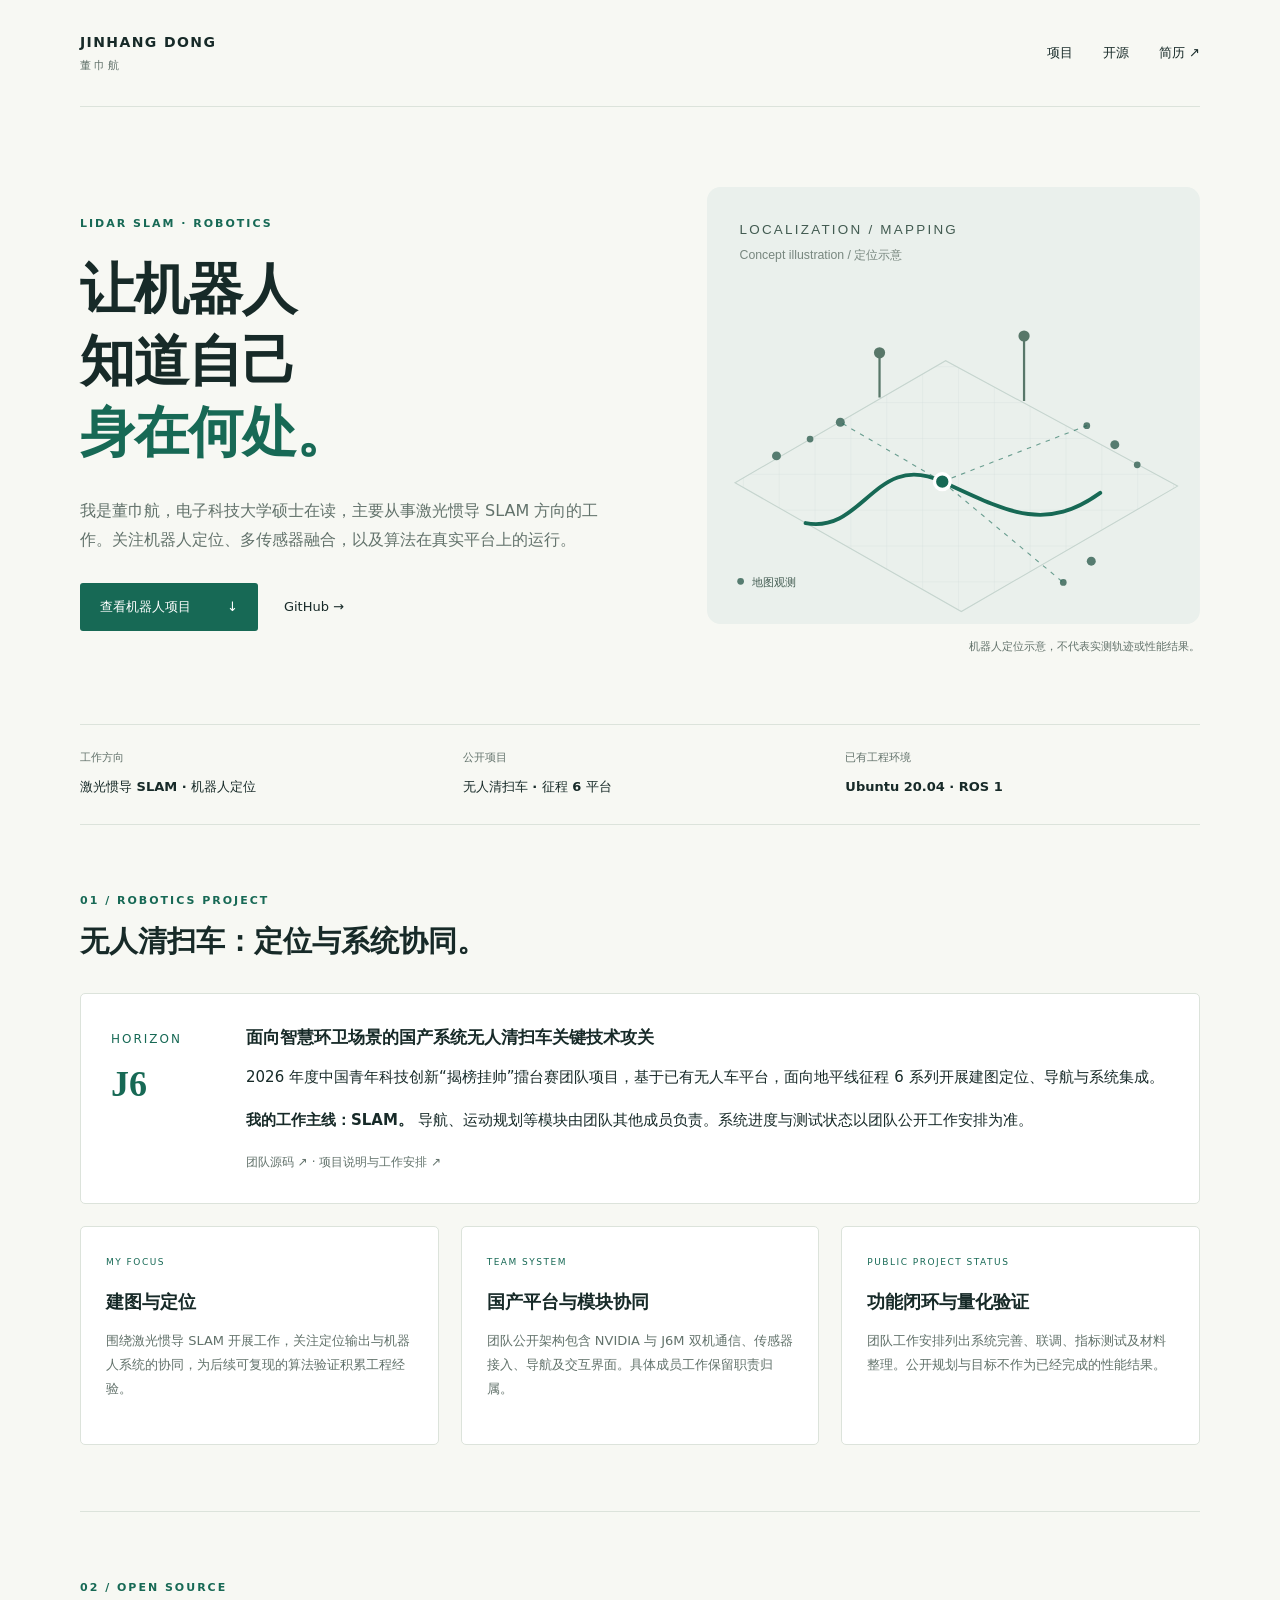
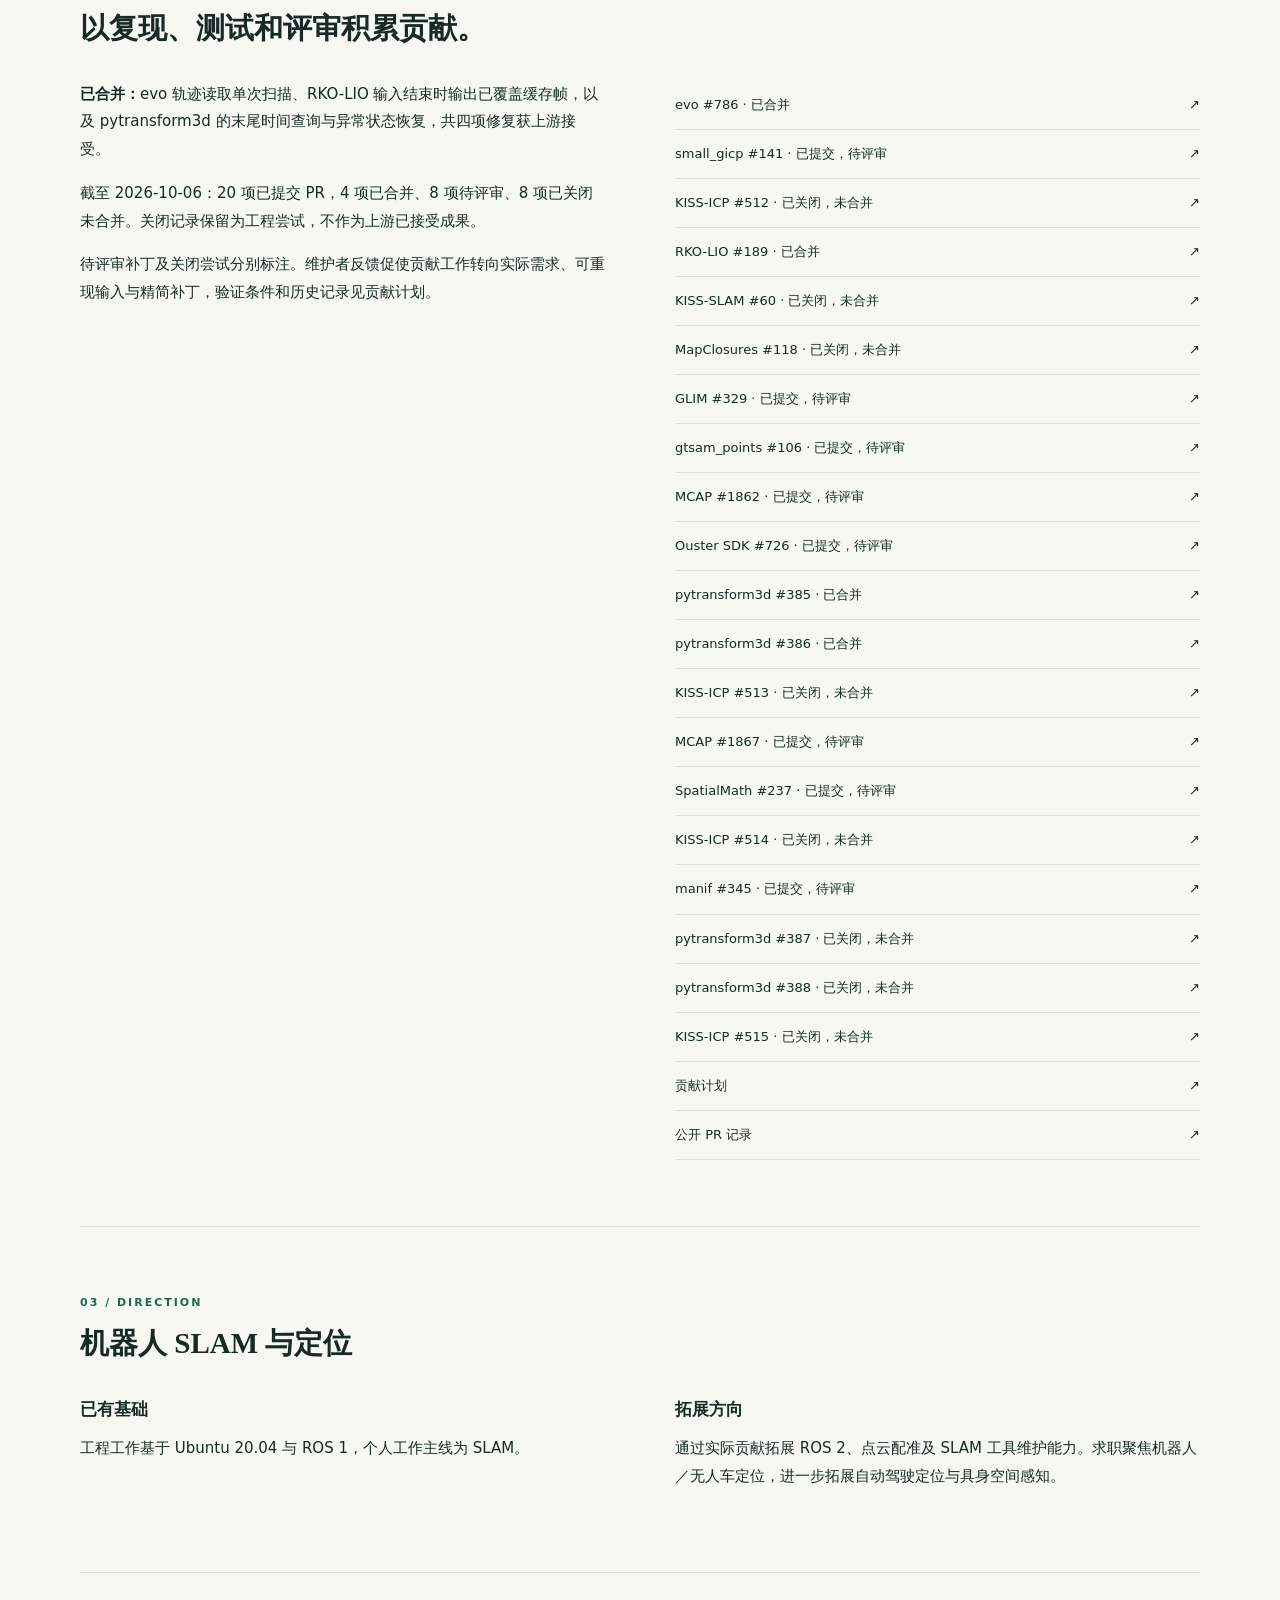
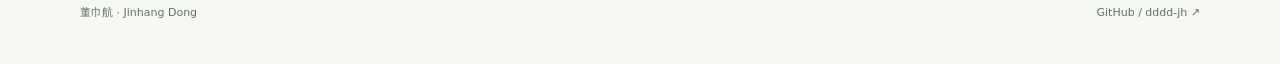
==== index.html @ 5451dc01 "Distinguish merged fixes from closed portfolio attempts" ====
<!doctype html>
<html lang="zh-CN">
<head>
  <meta charset="utf-8"><meta name="viewport" content="width=device-width, initial-scale=1">
  <meta name="description" content="董巾航的机器人项目与开源工作。激光惯导 SLAM、无人清扫车与机器人定位。">
  <title>董巾航 · SLAM 与机器人定位</title><link rel="stylesheet" href="styles.css">
</head>
<body>
<a class="skip" href="#main">跳到正文</a>
<header class="header wrap"><a class="brand" href="./">JINHANG DONG<span>董巾航</span></a><nav aria-label="主导航"><a href="#projects">项目</a><a href="#open-source">开源</a><a href="resume.html">简历 ↗</a></nav></header>
<main id="main">
<section class="hero wrap">
  <div><p class="eyebrow">LIDAR SLAM · ROBOTICS</p><h1>让机器人<br>知道自己<br><span>身在何处。</span></h1><p class="intro">我是董巾航，电子科技大学硕士在读，主要从事激光惯导 SLAM 方向的工作。关注机器人定位、多传感器融合，以及算法在真实平台上的运行。</p><div class="actions"><a class="button" href="#projects">查看机器人项目 <span>↓</span></a><a class="text-link" href="https://github.com/dddd-jh">GitHub →</a></div></div>
  <figure class="scene"><svg viewBox="0 0 440 390" role="img" aria-labelledby="scene-title scene-desc">
    <title id="scene-title">机器人定位与地图示意</title><desc id="scene-desc">机器人在网格地图上的运动轨迹与激光观测。图形是概念示意，不代表实验结果。</desc>
    <defs><pattern id="grid" width="32" height="32" patternUnits="userSpaceOnUse"><path d="M 32 0 L 0 0 0 32" fill="none" stroke="#d6e0dc" stroke-width=".7"/></pattern></defs>
    <rect width="440" height="390" rx="12" fill="#eaf0ec"/><path d="M25 264 213 155 420 267 227 379Z" fill="url(#grid)" stroke="#c6d5cf"/>
    <g fill="#567c70"><circle cx="62" cy="240" r="4"/><circle cx="92" cy="225" r="3"/><circle cx="119" cy="210" r="4"/><circle cx="339" cy="213" r="3"/><circle cx="364" cy="230" r="4"/><circle cx="384" cy="248" r="3"/><circle cx="318" cy="353" r="3"/><circle cx="343" cy="334" r="4"/></g>
    <path d="M88 300 C140 310 150 235 210 263 S302 308 351 273" fill="none" stroke="#176955" stroke-width="3.5" stroke-linecap="round"/>
    <circle cx="210" cy="263" r="7" fill="#176955" stroke="#fff" stroke-width="3"/><path d="M210 263 119 210 M210 263 339 213 M210 263 318 353" stroke="#176955" stroke-width="1" stroke-dasharray="4 5" opacity=".6"/>
    <path d="M154 188 154 148 M283 191 283 133" stroke="#587769" stroke-width="2"/><circle cx="154" cy="148" r="5" fill="#587769"/><circle cx="283" cy="133" r="5" fill="#587769"/>
    <text x="29" y="42" fill="#425b51" font-family="sans-serif" font-size="12" letter-spacing="2">LOCALIZATION / MAPPING</text><text x="29" y="64" fill="#78877f" font-family="sans-serif" font-size="11">Concept illustration / 定位示意</text>
    <circle cx="30" cy="352" r="3" fill="#567c70"/><text x="40" y="356" fill="#425b51" font-family="sans-serif" font-size="10">地图观测</text>
  </svg><figcaption>机器人定位示意，不代表实测轨迹或性能结果。</figcaption></figure>
</section>
<div class="facts wrap"><div><span>工作方向</span><strong>激光惯导 SLAM · 机器人定位</strong></div><div><span>公开项目</span><strong>无人清扫车 · 征程 6 平台</strong></div><div><span>已有工程环境</span><strong>Ubuntu 20.04 · ROS 1</strong></div></div>
<section id="projects" class="section wrap">
  <div class="section-head"><p class="eyebrow">01 / ROBOTICS PROJECT</p><h2>无人清扫车：定位与系统协同。</h2></div>
  <article class="paper"><div class="paper-label">HORIZON<br><strong>J6</strong></div><div><h3>面向智慧环卫场景的国产系统无人清扫车关键技术攻关</h3><p>2026 年度中国青年科技创新“揭榜挂帅”擂台赛团队项目，基于已有无人车平台，面向地平线征程 6 系列开展建图定位、导航与系统集成。</p><p><strong>我的工作主线：SLAM。</strong> 导航、运动规划等模块由团队其他成员负责。系统进度与测试状态以团队公开工作安排为准。</p><p class="small"><a href="https://github.com/Doribelove/autolabor-robot-nav/tree/robot_j6m_ws">团队源码 ↗</a> · <a href="https://github.com/Doribelove/autolabor-robot-nav/blob/robot_j6m_ws/horizon_challenge.md">项目说明与工作安排 ↗</a></p></div></article>
  <div class="project-grid" style="margin-top:22px">
    <article class="project"><span class="tag">MY FOCUS</span><h3>建图与定位</h3><p>围绕激光惯导 SLAM 开展工作，关注定位输出与机器人系统的协同，为后续可复现的算法验证积累工程经验。</p></article>
    <article class="project"><span class="tag">TEAM SYSTEM</span><h3>国产平台与模块协同</h3><p>团队公开架构包含 NVIDIA 与 J6M 双机通信、传感器接入、导航及交互界面。具体成员工作保留职责归属。</p></article>
    <article class="project"><span class="tag">PUBLIC PROJECT STATUS</span><h3>功能闭环与量化验证</h3><p>团队工作安排列出系统完善、联调、指标测试及材料整理。公开规划与目标不作为已经完成的性能结果。</p></article>
  </div>
</section>
<section id="open-source" class="section wrap open-source"><div class="section-head"><p class="eyebrow">02 / OPEN SOURCE</p><h2>以复现、测试和评审积累贡献。</h2></div><div class="two-col"><div><p><strong>已合并：</strong>evo 轨迹读取单次扫描、RKO-LIO 输入结束时输出已覆盖缓存帧，以及 pytransform3d 的末尾时间查询与异常状态恢复，共四项修复获上游接受。</p><p>截至 2026-10-06：20 项已提交 PR，4 项已合并、8 项待评审、8 项已关闭未合并。关闭记录保留为工程尝试，不作为上游已接受成果。</p><p>待评审补丁及关闭尝试分别标注。维护者反馈促使贡献工作转向实际需求、可重现输入与精简补丁，验证条件和历史记录见贡献计划。</p></div><div class="link-list"><a href="https://github.com/MichaelGrupp/evo/pull/786">evo #786 · 已合并 <span>↗</span></a><a href="https://github.com/koide3/small_gicp/pull/141">small_gicp #141 · 已提交，待评审 <span>↗</span></a><a href="https://github.com/PRBonn/kiss-icp/pull/512">KISS-ICP #512 · 已关闭，未合并 <span>↗</span></a><a href="https://github.com/PRBonn/rko_lio/pull/189">RKO-LIO #189 · 已合并 <span>↗</span></a><a href="https://github.com/PRBonn/kiss-slam/pull/60">KISS-SLAM #60 · 已关闭，未合并 <span>↗</span></a><a href="https://github.com/PRBonn/MapClosures/pull/118">MapClosures #118 · 已关闭，未合并 <span>↗</span></a><a href="https://github.com/koide3/glim/pull/329">GLIM #329 · 已提交，待评审 <span>↗</span></a><a href="https://github.com/koide3/gtsam_points/pull/106">gtsam_points #106 · 已提交，待评审 <span>↗</span></a><a href="https://github.com/foxglove/mcap/pull/1862">MCAP #1862 · 已提交，待评审 <span>↗</span></a><a href="https://github.com/ouster-lidar/ouster-sdk/pull/726">Ouster SDK #726 · 已提交，待评审 <span>↗</span></a><a href="https://github.com/dfki-ric/pytransform3d/pull/385">pytransform3d #385 · 已合并 <span>↗</span></a><a href="https://github.com/dfki-ric/pytransform3d/pull/386">pytransform3d #386 · 已合并 <span>↗</span></a><a href="https://github.com/PRBonn/kiss-icp/pull/513">KISS-ICP #513 · 已关闭，未合并 <span>↗</span></a><a href="https://github.com/foxglove/mcap/pull/1867">MCAP #1867 · 已提交，待评审 <span>↗</span></a><a href="https://github.com/rai-opensource/spatialmath-python/pull/237">SpatialMath #237 · 已提交，待评审 <span>↗</span></a><a href="https://github.com/PRBonn/kiss-icp/pull/514">KISS-ICP #514 · 已关闭，未合并 <span>↗</span></a><a href="https://github.com/artivis/manif/pull/345">manif #345 · 已提交，待评审 <span>↗</span></a><a href="https://github.com/dfki-ric/pytransform3d/pull/387">pytransform3d #387 · 已关闭，未合并 <span>↗</span></a><a href="https://github.com/dfki-ric/pytransform3d/pull/388">pytransform3d #388 · 已关闭，未合并 <span>↗</span></a><a href="https://github.com/PRBonn/kiss-icp/pull/515">KISS-ICP #515 · 已关闭，未合并 <span>↗</span></a><a href="https://github.com/dddd-jh/dddd-jh/blob/main/docs/CONTRIBUTION_PLAN.md">贡献计划 <span>↗</span></a><a href="https://github.com/pulls?q=is%3Apr+author%3Adddd-jh">公开 PR 记录 <span>↗</span></a></div></div></section>
<section class="section wrap"><div class="section-head"><p class="eyebrow">03 / DIRECTION</p><h2>机器人 SLAM 与定位</h2></div><div class="two-col"><div><h3>已有基础</h3><p>工程工作基于 Ubuntu 20.04 与 ROS 1，个人工作主线为 SLAM。</p></div><div><h3>拓展方向</h3><p>通过实际贡献拓展 ROS 2、点云配准及 SLAM 工具维护能力。求职聚焦机器人／无人车定位，进一步拓展自动驾驶定位与具身空间感知。</p></div></div></section>
</main><footer class="footer wrap"><span>董巾航 · Jinhang Dong</span><a href="https://github.com/dddd-jh">GitHub / dddd-jh ↗</a></footer>
</body></html>
---- styles.css ----
:root{--ink:#172a28;--muted:#62726b;--accent:#176955;--line:#dce3db;--paper:#f7f8f3;--white:#fff;--serif:Georgia,'Songti SC','SimSun',serif;--sans:system-ui,-apple-system,'Segoe UI','Microsoft YaHei',sans-serif}
*{box-sizing:border-box}html{scroll-behavior:smooth;scroll-padding-top:30px}body{margin:0;background:var(--paper);color:var(--ink);font-family:var(--sans);font-size:15px;line-height:1.85}a{color:inherit;text-decoration:none}a:hover{color:var(--accent);text-decoration:underline;text-underline-offset:5px}a:focus-visible,button:focus-visible{outline:3px solid #c78626;outline-offset:5px}.wrap{width:min(1120px,calc(100% - 80px));margin:auto}.skip{position:absolute;left:20px;top:-80px;z-index:20;padding:10px;background:white}.skip:focus{top:12px}.header{display:flex;align-items:center;justify-content:space-between;padding:30px 0;border-bottom:1px solid var(--line)}.brand{font-size:14px;letter-spacing:1.4px;font-weight:700}.brand span{display:block;color:var(--muted);font-size:11px;font-weight:400;letter-spacing:3px}.header nav{display:flex;gap:30px;font-size:13px}.hero{display:grid;grid-template-columns:1.13fr 1fr;gap:70px;padding:80px 0 66px;align-items:center}.eyebrow{font-size:11px;letter-spacing:2px;font-weight:650;color:var(--accent);margin:0 0 20px}h1{font-family:var(--serif);font-size:clamp(40px,4.3vw,58px);line-height:1.3;font-weight:600;letter-spacing:-1px;margin:0 0 27px}h1 span{color:var(--accent)}.intro{font-size:16px;max-width:520px;color:var(--muted);margin:0 0 28px}.actions{display:flex;gap:26px;align-items:center}.button{display:inline-flex;align-items:center;gap:36px;padding:12px 20px;background:var(--accent);color:white;font-size:13px;border:0;border-radius:3px;cursor:pointer;font-family:inherit}.button:hover{background:#10513f;color:white;text-decoration:none}.text-link{font-size:13px}.scene{margin:0}.scene svg{display:block;width:100%;height:auto}.scene figcaption{font-size:11px;color:var(--muted);margin-top:13px;text-align:right}.facts{display:grid;grid-template-columns:repeat(3,1fr);border-top:1px solid var(--line);border-bottom:1px solid var(--line);padding:23px 0;gap:28px}.facts span{display:block;font-size:11px;color:var(--muted);margin-bottom:5px}.facts strong{font-size:13px;font-weight:550}.section{padding:66px 0;border-bottom:1px solid var(--line)}.section-head{margin-bottom:30px}.section-head .eyebrow{margin-bottom:9px}h2{font-family:var(--serif);font-size:29px;line-height:1.5;font-weight:600;margin:0}h3{font-size:17px;line-height:1.6;font-weight:650;margin:0 0 12px}p{margin:0 0 16px}.small,.authors{font-size:12px;color:var(--muted)}.paper{display:grid;grid-template-columns:100px 1fr;gap:35px;padding:30px;background:white;border:1px solid var(--line);border-radius:5px}.paper-label{color:var(--accent);font-size:12px;letter-spacing:2px;padding-top:4px}.paper-label strong{display:block;font-family:var(--serif);font-size:36px;letter-spacing:0}.paper p:last-child{margin-bottom:0}.project-grid{display:grid;grid-template-columns:repeat(3,1fr);gap:22px}.project{padding:27px 25px;background:white;border:1px solid var(--line);border-radius:5px}.tag{display:block;font-size:9px;letter-spacing:1.5px;color:var(--accent);margin-bottom:17px}.project h3{font-size:18px}.project p{font-size:13px;color:var(--muted)}dl{font-size:12px;margin:23px 0 0}dt{font-weight:650;margin:14px 0 4px}dd{margin:0;color:var(--muted)}dd a{color:var(--accent)}.two-col{display:grid;grid-template-columns:1fr 1fr;gap:70px}.two-col>p{color:var(--muted)}.link-list a{display:flex;justify-content:space-between;padding:12px 0;border-bottom:1px solid var(--line);font-size:13px}.education article+article{margin-top:28px}.education .small{margin-bottom:5px}.education h3{margin-bottom:4px}.education p{font-size:13px;color:var(--muted)}.skills h3{font-size:13px;margin-bottom:4px}.skills p{font-size:13px;color:var(--muted);margin-bottom:21px}.footer{display:flex;justify-content:space-between;padding:30px 0 40px;font-size:11px;color:var(--muted)}.resume{max-width:900px;padding:50px 0}.resume-head{border-bottom:2px solid var(--accent);padding-bottom:22px}.resume-head h1{font-size:36px;margin:0 0 8px}.resume-head p{margin:0;color:var(--muted)}.resume-tools{display:flex;justify-content:space-between;align-items:center;margin-bottom:28px;font-size:13px}.resume section{margin-top:30px}.resume h2{font-size:21px;border-bottom:1px solid var(--line);padding-bottom:8px;margin-bottom:16px}.resume h3{font-size:16px;margin-bottom:4px}.resume p,.resume li{font-size:13px}.resume ul{padding-left:21px}.resume article+article{margin-top:20px}.resume .date{float:right;font-size:12px;color:var(--muted)}
@media(max-width:900px){.wrap{width:calc(100% - 48px)}.hero{gap:30px;padding:50px 0}.project-grid{grid-template-columns:1fr}.two-col{gap:35px}.project{padding:25px}.scene figcaption{text-align:left}h1{font-size:42px}}
@media(max-width:600px){.wrap{width:calc(100% - 36px)}.header{padding:20px 0;align-items:flex-start}.header nav{gap:15px;font-size:12px}.brand{font-size:11px;letter-spacing:1px}.hero{grid-template-columns:1fr;gap:35px;padding:44px 0}.hero h1{font-size:40px}.hero .intro{font-size:14px}.scene{max-width:440px}.facts{grid-template-columns:1fr;gap:17px;padding:21px 0}.facts span{margin-bottom:1px}.section{padding:42px 0}h2{font-size:25px}.paper{grid-template-columns:1fr;gap:10px;padding:23px}.paper-label strong{display:inline;margin-left:10px;font-size:22px}.two-col{grid-template-columns:1fr;gap:23px}.resume{padding-top:25px}.resume .date{float:none;display:block}.resume-tools{gap:20px}.footer{gap:20px}}
@media(prefers-reduced-motion:reduce){html{scroll-behavior:auto}}
@media print{@page{size:A4;margin:15mm}body{background:white;font-size:11px}.wrap{width:100%}.resume{padding:0;max-width:none}.resume-tools,.skip{display:none}.resume-head h1{font-size:26px}.resume section{margin-top:18px}.resume h2{font-size:17px;margin-bottom:10px}.resume p,.resume li{font-size:11px;line-height:1.7}.resume article{break-inside:avoid}.resume .date{float:right}a{color:inherit;text-decoration:none}}
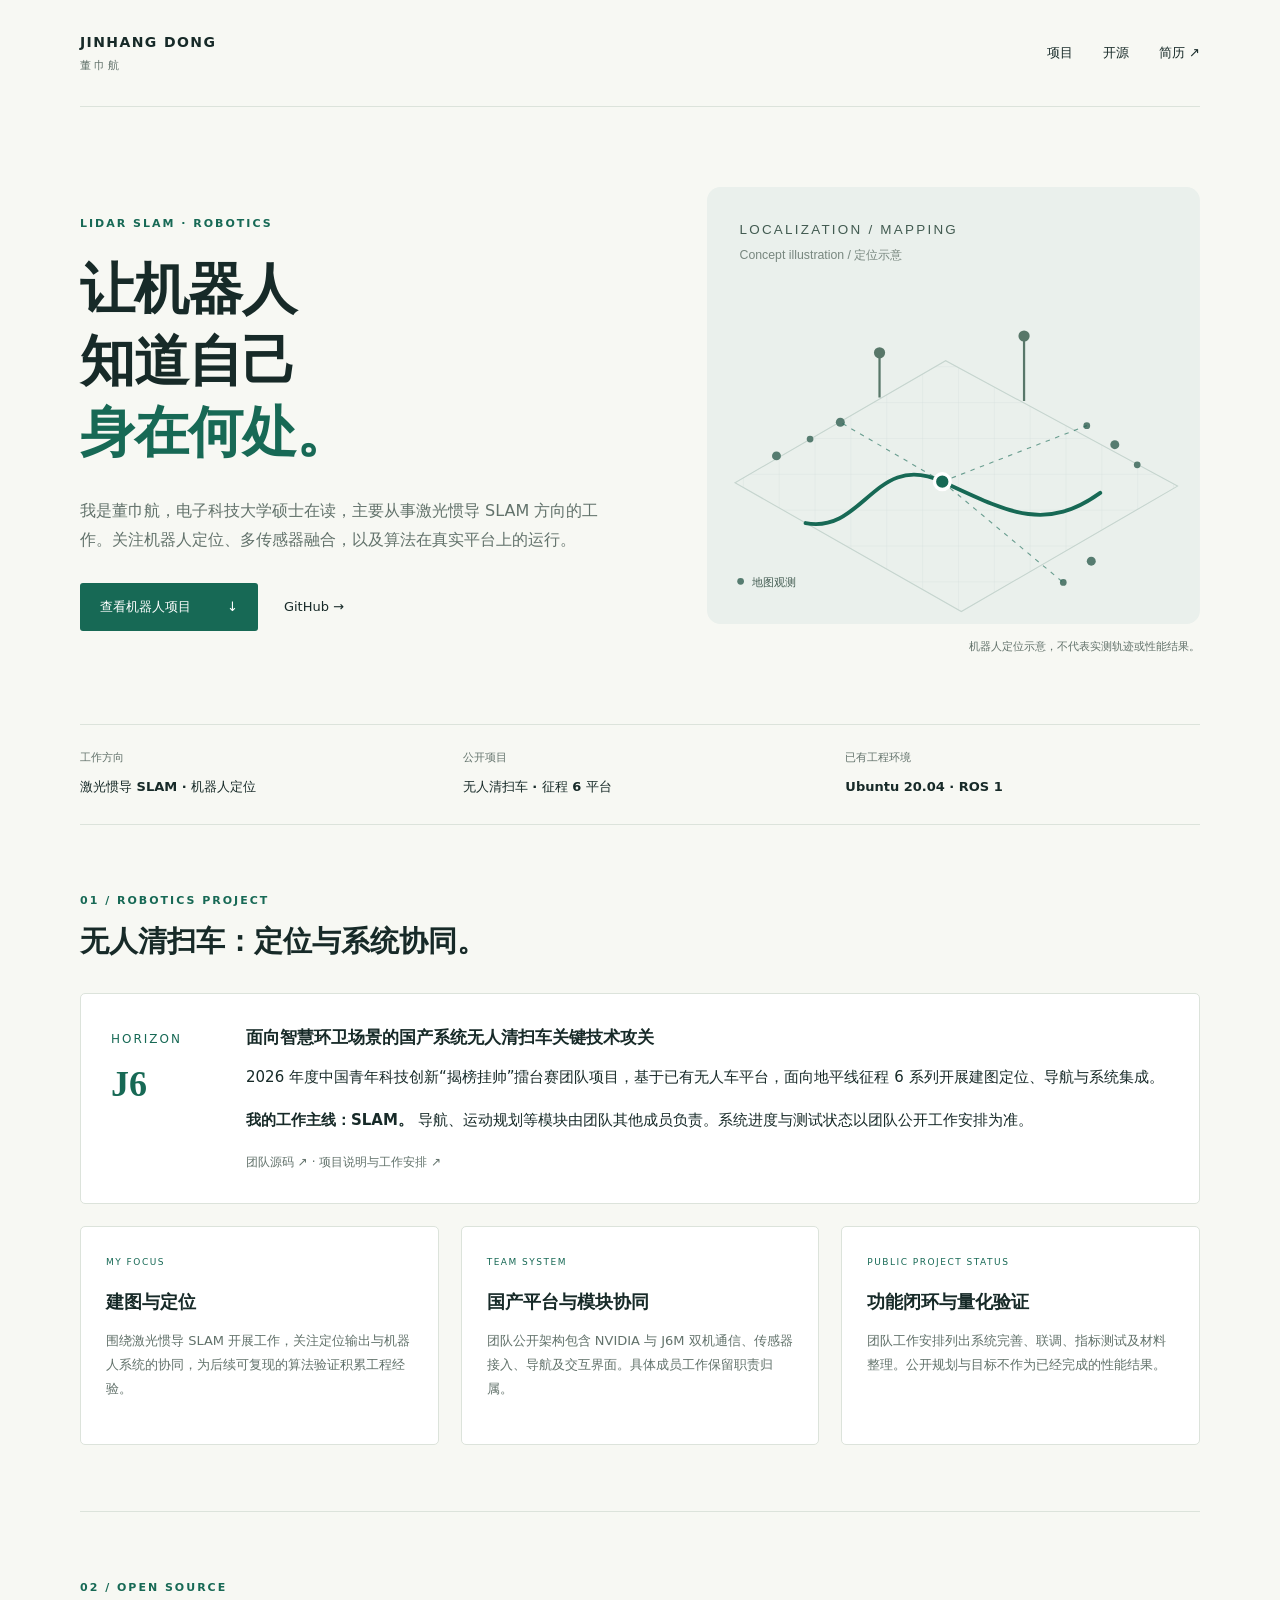
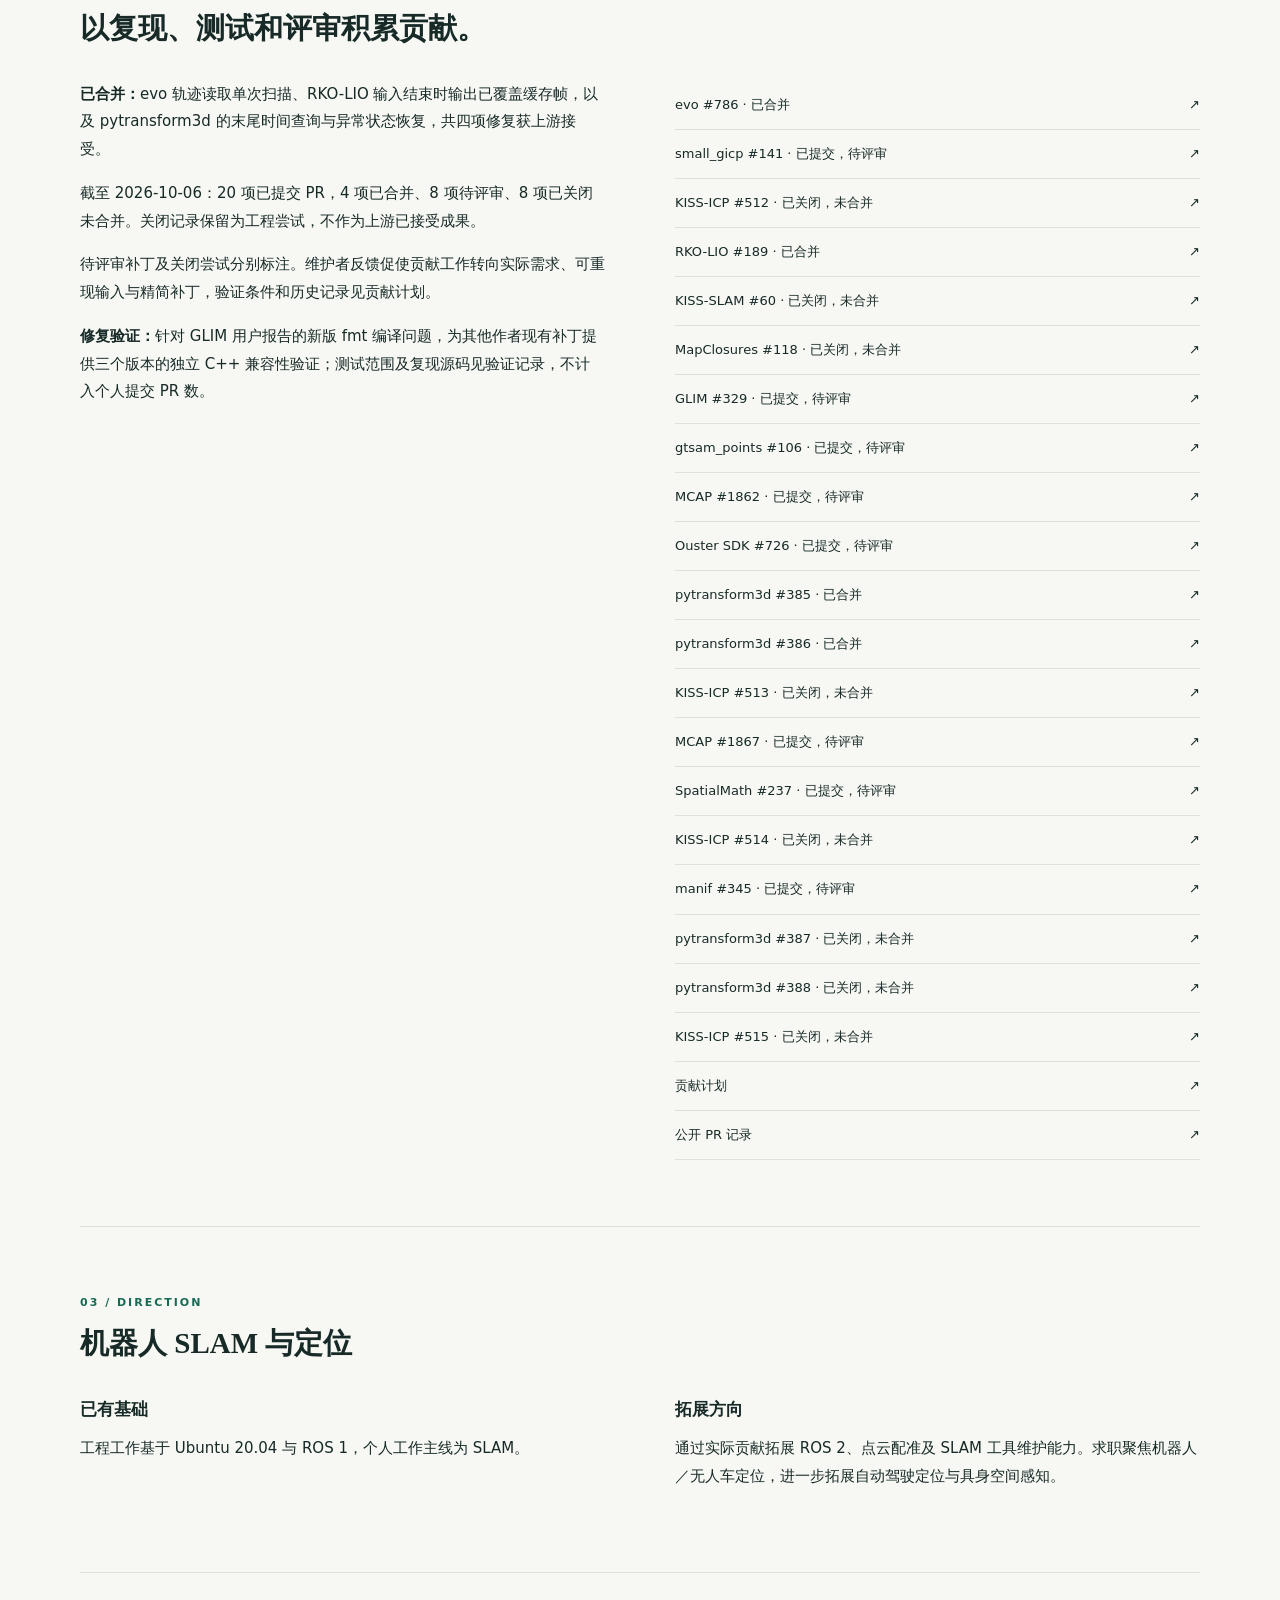
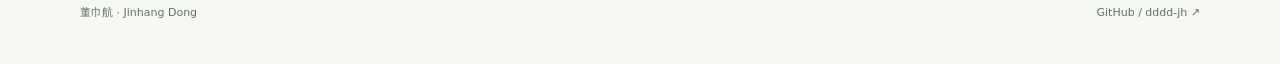
==== commit 7c00feeb: "Link GLIM compatibility validation separately from authored PRs" ====
--- a/index.html
+++ b/index.html
@@ -33,7 +33,7 @@
     <article class="project"><span class="tag">PUBLIC PROJECT STATUS</span><h3>功能闭环与量化验证</h3><p>团队工作安排列出系统完善、联调、指标测试及材料整理。公开规划与目标不作为已经完成的性能结果。</p></article>
   </div>
 </section>
-<section id="open-source" class="section wrap open-source"><div class="section-head"><p class="eyebrow">02 / OPEN SOURCE</p><h2>以复现、测试和评审积累贡献。</h2></div><div class="two-col"><div><p><strong>已合并：</strong>evo 轨迹读取单次扫描、RKO-LIO 输入结束时输出已覆盖缓存帧，以及 pytransform3d 的末尾时间查询与异常状态恢复，共四项修复获上游接受。</p><p>截至 2026-10-06：20 项已提交 PR，4 项已合并、8 项待评审、8 项已关闭未合并。关闭记录保留为工程尝试，不作为上游已接受成果。</p><p>待评审补丁及关闭尝试分别标注。维护者反馈促使贡献工作转向实际需求、可重现输入与精简补丁，验证条件和历史记录见贡献计划。</p></div><div class="link-list"><a href="https://github.com/MichaelGrupp/evo/pull/786">evo #786 · 已合并 <span>↗</span></a><a href="https://github.com/koide3/small_gicp/pull/141">small_gicp #141 · 已提交，待评审 <span>↗</span></a><a href="https://github.com/PRBonn/kiss-icp/pull/512">KISS-ICP #512 · 已关闭，未合并 <span>↗</span></a><a href="https://github.com/PRBonn/rko_lio/pull/189">RKO-LIO #189 · 已合并 <span>↗</span></a><a href="https://github.com/PRBonn/kiss-slam/pull/60">KISS-SLAM #60 · 已关闭，未合并 <span>↗</span></a><a href="https://github.com/PRBonn/MapClosures/pull/118">MapClosures #118 · 已关闭，未合并 <span>↗</span></a><a href="https://github.com/koide3/glim/pull/329">GLIM #329 · 已提交，待评审 <span>↗</span></a><a href="https://github.com/koide3/gtsam_points/pull/106">gtsam_points #106 · 已提交，待评审 <span>↗</span></a><a href="https://github.com/foxglove/mcap/pull/1862">MCAP #1862 · 已提交，待评审 <span>↗</span></a><a href="https://github.com/ouster-lidar/ouster-sdk/pull/726">Ouster SDK #726 · 已提交，待评审 <span>↗</span></a><a href="https://github.com/dfki-ric/pytransform3d/pull/385">pytransform3d #385 · 已合并 <span>↗</span></a><a href="https://github.com/dfki-ric/pytransform3d/pull/386">pytransform3d #386 · 已合并 <span>↗</span></a><a href="https://github.com/PRBonn/kiss-icp/pull/513">KISS-ICP #513 · 已关闭，未合并 <span>↗</span></a><a href="https://github.com/foxglove/mcap/pull/1867">MCAP #1867 · 已提交，待评审 <span>↗</span></a><a href="https://github.com/rai-opensource/spatialmath-python/pull/237">SpatialMath #237 · 已提交，待评审 <span>↗</span></a><a href="https://github.com/PRBonn/kiss-icp/pull/514">KISS-ICP #514 · 已关闭，未合并 <span>↗</span></a><a href="https://github.com/artivis/manif/pull/345">manif #345 · 已提交，待评审 <span>↗</span></a><a href="https://github.com/dfki-ric/pytransform3d/pull/387">pytransform3d #387 · 已关闭，未合并 <span>↗</span></a><a href="https://github.com/dfki-ric/pytransform3d/pull/388">pytransform3d #388 · 已关闭，未合并 <span>↗</span></a><a href="https://github.com/PRBonn/kiss-icp/pull/515">KISS-ICP #515 · 已关闭，未合并 <span>↗</span></a><a href="https://github.com/dddd-jh/dddd-jh/blob/main/docs/CONTRIBUTION_PLAN.md">贡献计划 <span>↗</span></a><a href="https://github.com/pulls?q=is%3Apr+author%3Adddd-jh">公开 PR 记录 <span>↗</span></a></div></div></section>
+<section id="open-source" class="section wrap open-source"><div class="section-head"><p class="eyebrow">02 / OPEN SOURCE</p><h2>以复现、测试和评审积累贡献。</h2></div><div class="two-col"><div><p><strong>已合并：</strong>evo 轨迹读取单次扫描、RKO-LIO 输入结束时输出已覆盖缓存帧，以及 pytransform3d 的末尾时间查询与异常状态恢复，共四项修复获上游接受。</p><p>截至 2026-10-06：20 项已提交 PR，4 项已合并、8 项待评审、8 项已关闭未合并。关闭记录保留为工程尝试，不作为上游已接受成果。</p><p>待评审补丁及关闭尝试分别标注。维护者反馈促使贡献工作转向实际需求、可重现输入与精简补丁，验证条件和历史记录见贡献计划。</p><p><strong>修复验证：</strong>针对 GLIM 用户报告的新版 fmt 编译问题，为其他作者现有补丁提供三个版本的独立 C++ 兼容性验证；测试范围及复现源码见<a href="https://github.com/dddd-jh/dddd-jh/blob/main/docs/VALIDATION_REVIEWS.md">验证记录</a>，不计入个人提交 PR 数。</p></div><div class="link-list"><a href="https://github.com/MichaelGrupp/evo/pull/786">evo #786 · 已合并 <span>↗</span></a><a href="https://github.com/koide3/small_gicp/pull/141">small_gicp #141 · 已提交，待评审 <span>↗</span></a><a href="https://github.com/PRBonn/kiss-icp/pull/512">KISS-ICP #512 · 已关闭，未合并 <span>↗</span></a><a href="https://github.com/PRBonn/rko_lio/pull/189">RKO-LIO #189 · 已合并 <span>↗</span></a><a href="https://github.com/PRBonn/kiss-slam/pull/60">KISS-SLAM #60 · 已关闭，未合并 <span>↗</span></a><a href="https://github.com/PRBonn/MapClosures/pull/118">MapClosures #118 · 已关闭，未合并 <span>↗</span></a><a href="https://github.com/koide3/glim/pull/329">GLIM #329 · 已提交，待评审 <span>↗</span></a><a href="https://github.com/koide3/gtsam_points/pull/106">gtsam_points #106 · 已提交，待评审 <span>↗</span></a><a href="https://github.com/foxglove/mcap/pull/1862">MCAP #1862 · 已提交，待评审 <span>↗</span></a><a href="https://github.com/ouster-lidar/ouster-sdk/pull/726">Ouster SDK #726 · 已提交，待评审 <span>↗</span></a><a href="https://github.com/dfki-ric/pytransform3d/pull/385">pytransform3d #385 · 已合并 <span>↗</span></a><a href="https://github.com/dfki-ric/pytransform3d/pull/386">pytransform3d #386 · 已合并 <span>↗</span></a><a href="https://github.com/PRBonn/kiss-icp/pull/513">KISS-ICP #513 · 已关闭，未合并 <span>↗</span></a><a href="https://github.com/foxglove/mcap/pull/1867">MCAP #1867 · 已提交，待评审 <span>↗</span></a><a href="https://github.com/rai-opensource/spatialmath-python/pull/237">SpatialMath #237 · 已提交，待评审 <span>↗</span></a><a href="https://github.com/PRBonn/kiss-icp/pull/514">KISS-ICP #514 · 已关闭，未合并 <span>↗</span></a><a href="https://github.com/artivis/manif/pull/345">manif #345 · 已提交，待评审 <span>↗</span></a><a href="https://github.com/dfki-ric/pytransform3d/pull/387">pytransform3d #387 · 已关闭，未合并 <span>↗</span></a><a href="https://github.com/dfki-ric/pytransform3d/pull/388">pytransform3d #388 · 已关闭，未合并 <span>↗</span></a><a href="https://github.com/PRBonn/kiss-icp/pull/515">KISS-ICP #515 · 已关闭，未合并 <span>↗</span></a><a href="https://github.com/dddd-jh/dddd-jh/blob/main/docs/CONTRIBUTION_PLAN.md">贡献计划 <span>↗</span></a><a href="https://github.com/pulls?q=is%3Apr+author%3Adddd-jh">公开 PR 记录 <span>↗</span></a></div></div></section>
 <section class="section wrap"><div class="section-head"><p class="eyebrow">03 / DIRECTION</p><h2>机器人 SLAM 与定位</h2></div><div class="two-col"><div><h3>已有基础</h3><p>工程工作基于 Ubuntu 20.04 与 ROS 1，个人工作主线为 SLAM。</p></div><div><h3>拓展方向</h3><p>通过实际贡献拓展 ROS 2、点云配准及 SLAM 工具维护能力。求职聚焦机器人／无人车定位，进一步拓展自动驾驶定位与具身空间感知。</p></div></div></section>
 </main><footer class="footer wrap"><span>董巾航 · Jinhang Dong</span><a href="https://github.com/dddd-jh">GitHub / dddd-jh ↗</a></footer>
 </body></html>
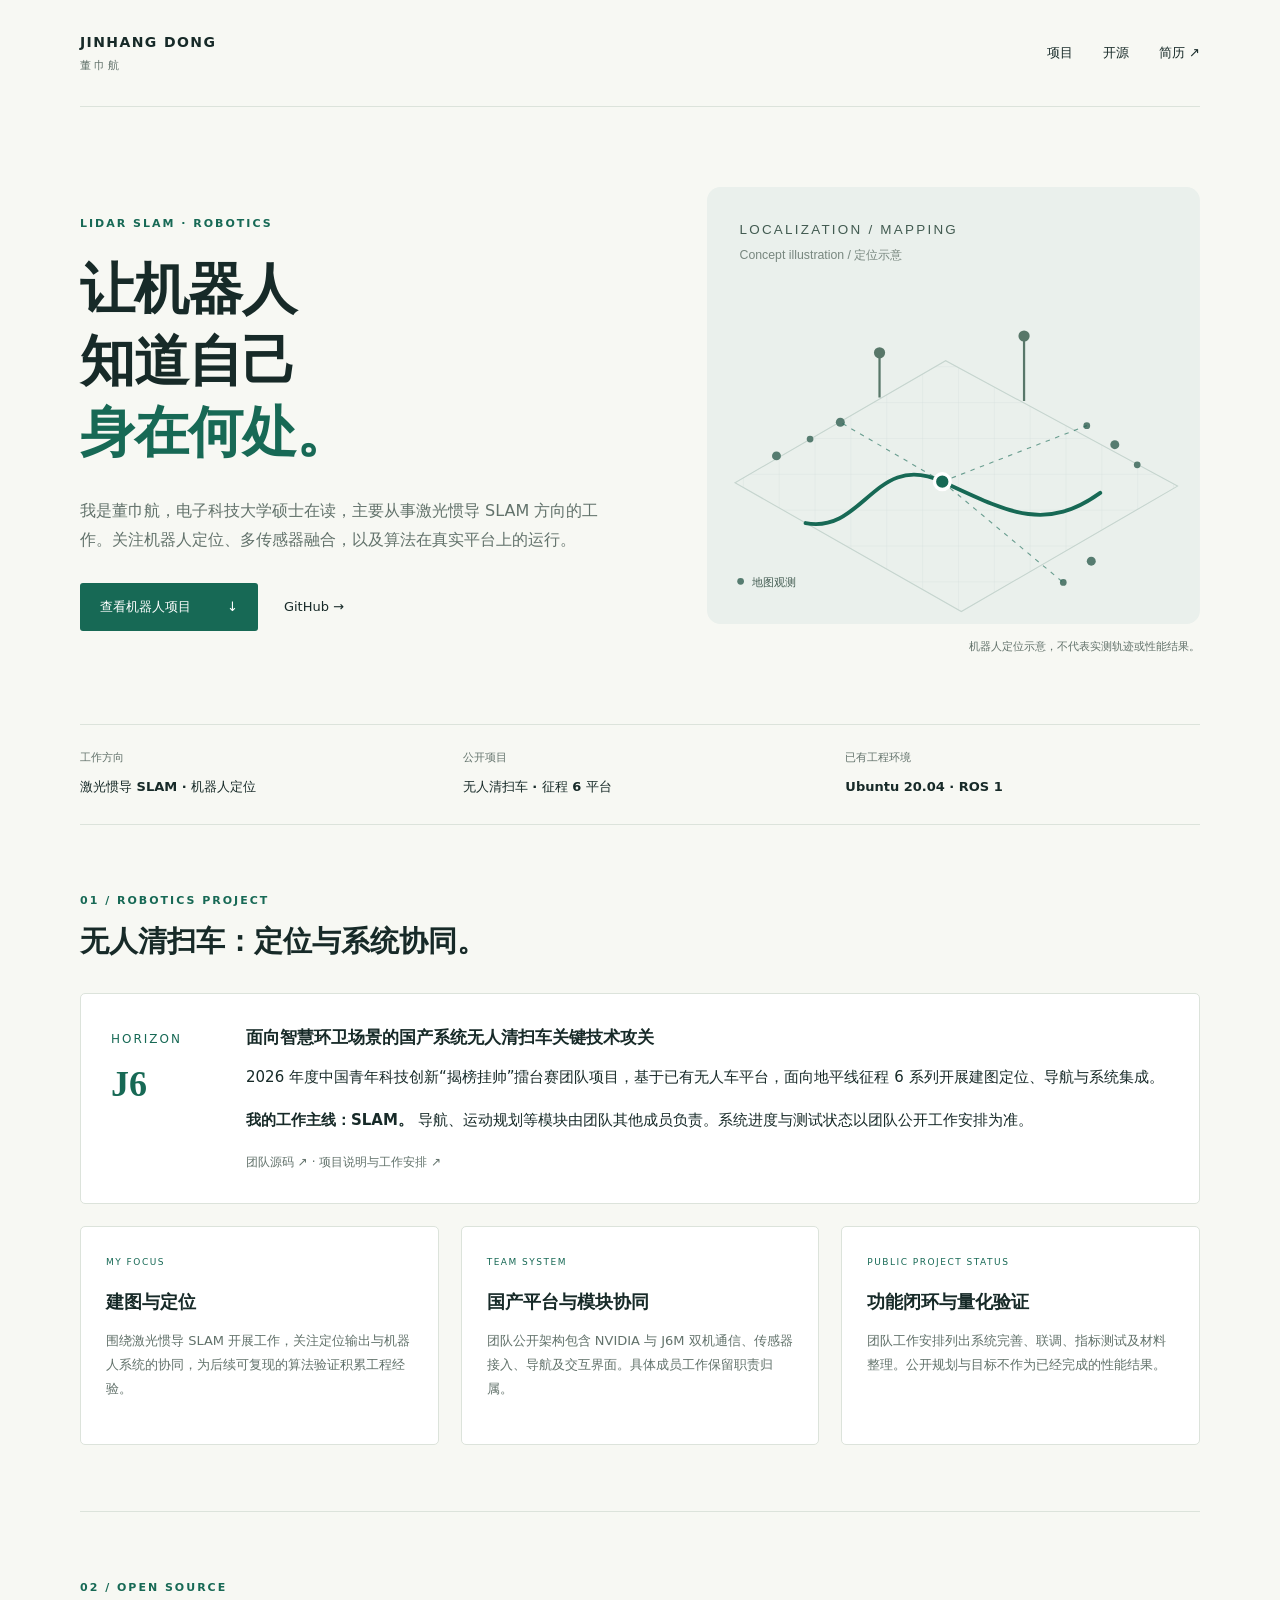
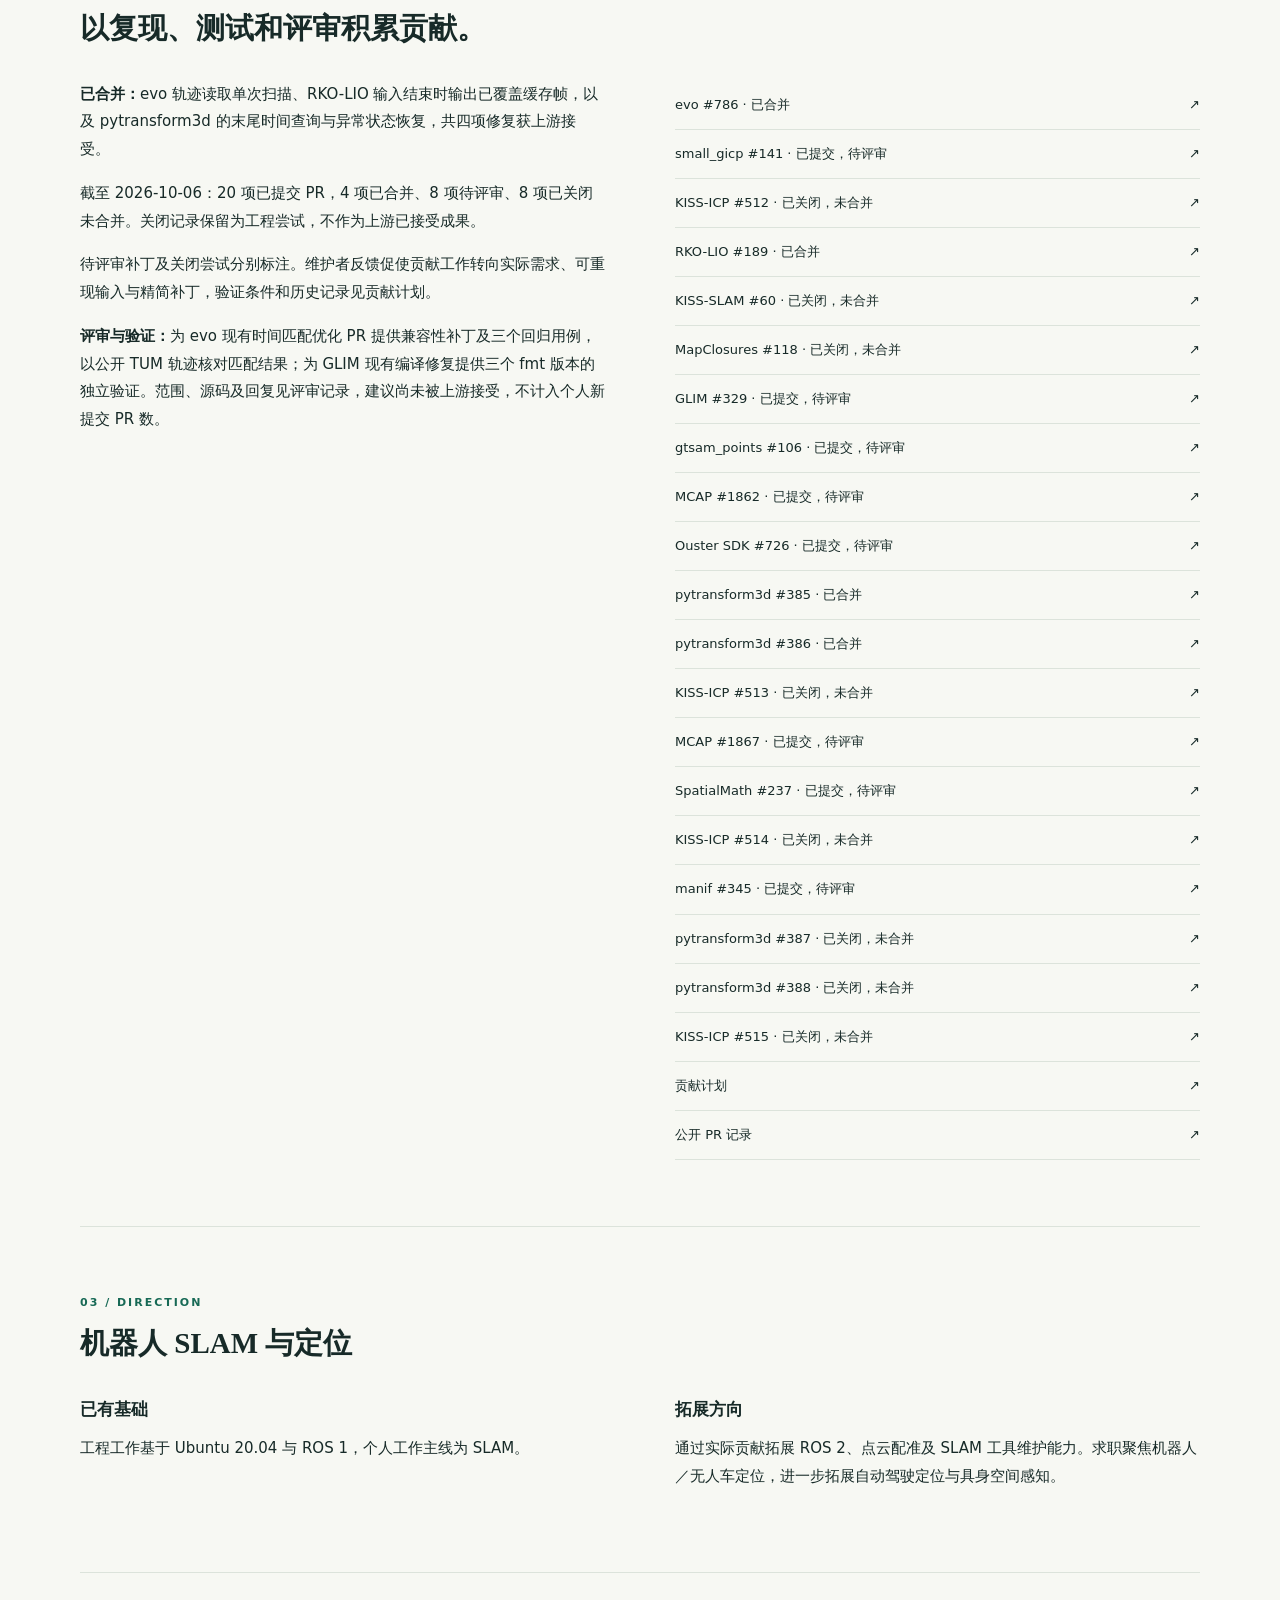
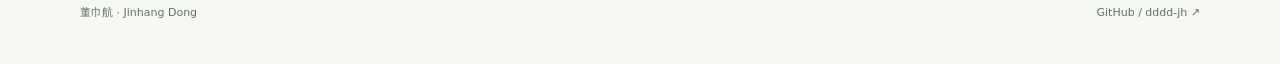
==== commit 411b615b: "Link evo synchronization review without changing authored PR totals" ====
--- a/index.html
+++ b/index.html
@@ -33,7 +33,7 @@
     <article class="project"><span class="tag">PUBLIC PROJECT STATUS</span><h3>功能闭环与量化验证</h3><p>团队工作安排列出系统完善、联调、指标测试及材料整理。公开规划与目标不作为已经完成的性能结果。</p></article>
   </div>
 </section>
-<section id="open-source" class="section wrap open-source"><div class="section-head"><p class="eyebrow">02 / OPEN SOURCE</p><h2>以复现、测试和评审积累贡献。</h2></div><div class="two-col"><div><p><strong>已合并：</strong>evo 轨迹读取单次扫描、RKO-LIO 输入结束时输出已覆盖缓存帧，以及 pytransform3d 的末尾时间查询与异常状态恢复，共四项修复获上游接受。</p><p>截至 2026-10-06：20 项已提交 PR，4 项已合并、8 项待评审、8 项已关闭未合并。关闭记录保留为工程尝试，不作为上游已接受成果。</p><p>待评审补丁及关闭尝试分别标注。维护者反馈促使贡献工作转向实际需求、可重现输入与精简补丁，验证条件和历史记录见贡献计划。</p><p><strong>修复验证：</strong>针对 GLIM 用户报告的新版 fmt 编译问题，为其他作者现有补丁提供三个版本的独立 C++ 兼容性验证；测试范围及复现源码见<a href="https://github.com/dddd-jh/dddd-jh/blob/main/docs/VALIDATION_REVIEWS.md">验证记录</a>，不计入个人提交 PR 数。</p></div><div class="link-list"><a href="https://github.com/MichaelGrupp/evo/pull/786">evo #786 · 已合并 <span>↗</span></a><a href="https://github.com/koide3/small_gicp/pull/141">small_gicp #141 · 已提交，待评审 <span>↗</span></a><a href="https://github.com/PRBonn/kiss-icp/pull/512">KISS-ICP #512 · 已关闭，未合并 <span>↗</span></a><a href="https://github.com/PRBonn/rko_lio/pull/189">RKO-LIO #189 · 已合并 <span>↗</span></a><a href="https://github.com/PRBonn/kiss-slam/pull/60">KISS-SLAM #60 · 已关闭，未合并 <span>↗</span></a><a href="https://github.com/PRBonn/MapClosures/pull/118">MapClosures #118 · 已关闭，未合并 <span>↗</span></a><a href="https://github.com/koide3/glim/pull/329">GLIM #329 · 已提交，待评审 <span>↗</span></a><a href="https://github.com/koide3/gtsam_points/pull/106">gtsam_points #106 · 已提交，待评审 <span>↗</span></a><a href="https://github.com/foxglove/mcap/pull/1862">MCAP #1862 · 已提交，待评审 <span>↗</span></a><a href="https://github.com/ouster-lidar/ouster-sdk/pull/726">Ouster SDK #726 · 已提交，待评审 <span>↗</span></a><a href="https://github.com/dfki-ric/pytransform3d/pull/385">pytransform3d #385 · 已合并 <span>↗</span></a><a href="https://github.com/dfki-ric/pytransform3d/pull/386">pytransform3d #386 · 已合并 <span>↗</span></a><a href="https://github.com/PRBonn/kiss-icp/pull/513">KISS-ICP #513 · 已关闭，未合并 <span>↗</span></a><a href="https://github.com/foxglove/mcap/pull/1867">MCAP #1867 · 已提交，待评审 <span>↗</span></a><a href="https://github.com/rai-opensource/spatialmath-python/pull/237">SpatialMath #237 · 已提交，待评审 <span>↗</span></a><a href="https://github.com/PRBonn/kiss-icp/pull/514">KISS-ICP #514 · 已关闭，未合并 <span>↗</span></a><a href="https://github.com/artivis/manif/pull/345">manif #345 · 已提交，待评审 <span>↗</span></a><a href="https://github.com/dfki-ric/pytransform3d/pull/387">pytransform3d #387 · 已关闭，未合并 <span>↗</span></a><a href="https://github.com/dfki-ric/pytransform3d/pull/388">pytransform3d #388 · 已关闭，未合并 <span>↗</span></a><a href="https://github.com/PRBonn/kiss-icp/pull/515">KISS-ICP #515 · 已关闭，未合并 <span>↗</span></a><a href="https://github.com/dddd-jh/dddd-jh/blob/main/docs/CONTRIBUTION_PLAN.md">贡献计划 <span>↗</span></a><a href="https://github.com/pulls?q=is%3Apr+author%3Adddd-jh">公开 PR 记录 <span>↗</span></a></div></div></section>
+<section id="open-source" class="section wrap open-source"><div class="section-head"><p class="eyebrow">02 / OPEN SOURCE</p><h2>以复现、测试和评审积累贡献。</h2></div><div class="two-col"><div><p><strong>已合并：</strong>evo 轨迹读取单次扫描、RKO-LIO 输入结束时输出已覆盖缓存帧，以及 pytransform3d 的末尾时间查询与异常状态恢复，共四项修复获上游接受。</p><p>截至 2026-10-06：20 项已提交 PR，4 项已合并、8 项待评审、8 项已关闭未合并。关闭记录保留为工程尝试，不作为上游已接受成果。</p><p>待评审补丁及关闭尝试分别标注。维护者反馈促使贡献工作转向实际需求、可重现输入与精简补丁，验证条件和历史记录见贡献计划。</p><p><strong>评审与验证：</strong>为 evo 现有时间匹配优化 PR 提供兼容性补丁及三个回归用例，以公开 TUM 轨迹核对匹配结果；为 GLIM 现有编译修复提供三个 fmt 版本的独立验证。范围、源码及回复见<a href="https://github.com/dddd-jh/dddd-jh/blob/main/docs/VALIDATION_REVIEWS.md">评审记录</a>，建议尚未被上游接受，不计入个人新提交 PR 数。</p></div><div class="link-list"><a href="https://github.com/MichaelGrupp/evo/pull/786">evo #786 · 已合并 <span>↗</span></a><a href="https://github.com/koide3/small_gicp/pull/141">small_gicp #141 · 已提交，待评审 <span>↗</span></a><a href="https://github.com/PRBonn/kiss-icp/pull/512">KISS-ICP #512 · 已关闭，未合并 <span>↗</span></a><a href="https://github.com/PRBonn/rko_lio/pull/189">RKO-LIO #189 · 已合并 <span>↗</span></a><a href="https://github.com/PRBonn/kiss-slam/pull/60">KISS-SLAM #60 · 已关闭，未合并 <span>↗</span></a><a href="https://github.com/PRBonn/MapClosures/pull/118">MapClosures #118 · 已关闭，未合并 <span>↗</span></a><a href="https://github.com/koide3/glim/pull/329">GLIM #329 · 已提交，待评审 <span>↗</span></a><a href="https://github.com/koide3/gtsam_points/pull/106">gtsam_points #106 · 已提交，待评审 <span>↗</span></a><a href="https://github.com/foxglove/mcap/pull/1862">MCAP #1862 · 已提交，待评审 <span>↗</span></a><a href="https://github.com/ouster-lidar/ouster-sdk/pull/726">Ouster SDK #726 · 已提交，待评审 <span>↗</span></a><a href="https://github.com/dfki-ric/pytransform3d/pull/385">pytransform3d #385 · 已合并 <span>↗</span></a><a href="https://github.com/dfki-ric/pytransform3d/pull/386">pytransform3d #386 · 已合并 <span>↗</span></a><a href="https://github.com/PRBonn/kiss-icp/pull/513">KISS-ICP #513 · 已关闭，未合并 <span>↗</span></a><a href="https://github.com/foxglove/mcap/pull/1867">MCAP #1867 · 已提交，待评审 <span>↗</span></a><a href="https://github.com/rai-opensource/spatialmath-python/pull/237">SpatialMath #237 · 已提交，待评审 <span>↗</span></a><a href="https://github.com/PRBonn/kiss-icp/pull/514">KISS-ICP #514 · 已关闭，未合并 <span>↗</span></a><a href="https://github.com/artivis/manif/pull/345">manif #345 · 已提交，待评审 <span>↗</span></a><a href="https://github.com/dfki-ric/pytransform3d/pull/387">pytransform3d #387 · 已关闭，未合并 <span>↗</span></a><a href="https://github.com/dfki-ric/pytransform3d/pull/388">pytransform3d #388 · 已关闭，未合并 <span>↗</span></a><a href="https://github.com/PRBonn/kiss-icp/pull/515">KISS-ICP #515 · 已关闭，未合并 <span>↗</span></a><a href="https://github.com/dddd-jh/dddd-jh/blob/main/docs/CONTRIBUTION_PLAN.md">贡献计划 <span>↗</span></a><a href="https://github.com/pulls?q=is%3Apr+author%3Adddd-jh">公开 PR 记录 <span>↗</span></a></div></div></section>
 <section class="section wrap"><div class="section-head"><p class="eyebrow">03 / DIRECTION</p><h2>机器人 SLAM 与定位</h2></div><div class="two-col"><div><h3>已有基础</h3><p>工程工作基于 Ubuntu 20.04 与 ROS 1，个人工作主线为 SLAM。</p></div><div><h3>拓展方向</h3><p>通过实际贡献拓展 ROS 2、点云配准及 SLAM 工具维护能力。求职聚焦机器人／无人车定位，进一步拓展自动驾驶定位与具身空间感知。</p></div></div></section>
 </main><footer class="footer wrap"><span>董巾航 · Jinhang Dong</span><a href="https://github.com/dddd-jh">GitHub / dddd-jh ↗</a></footer>
 </body></html>
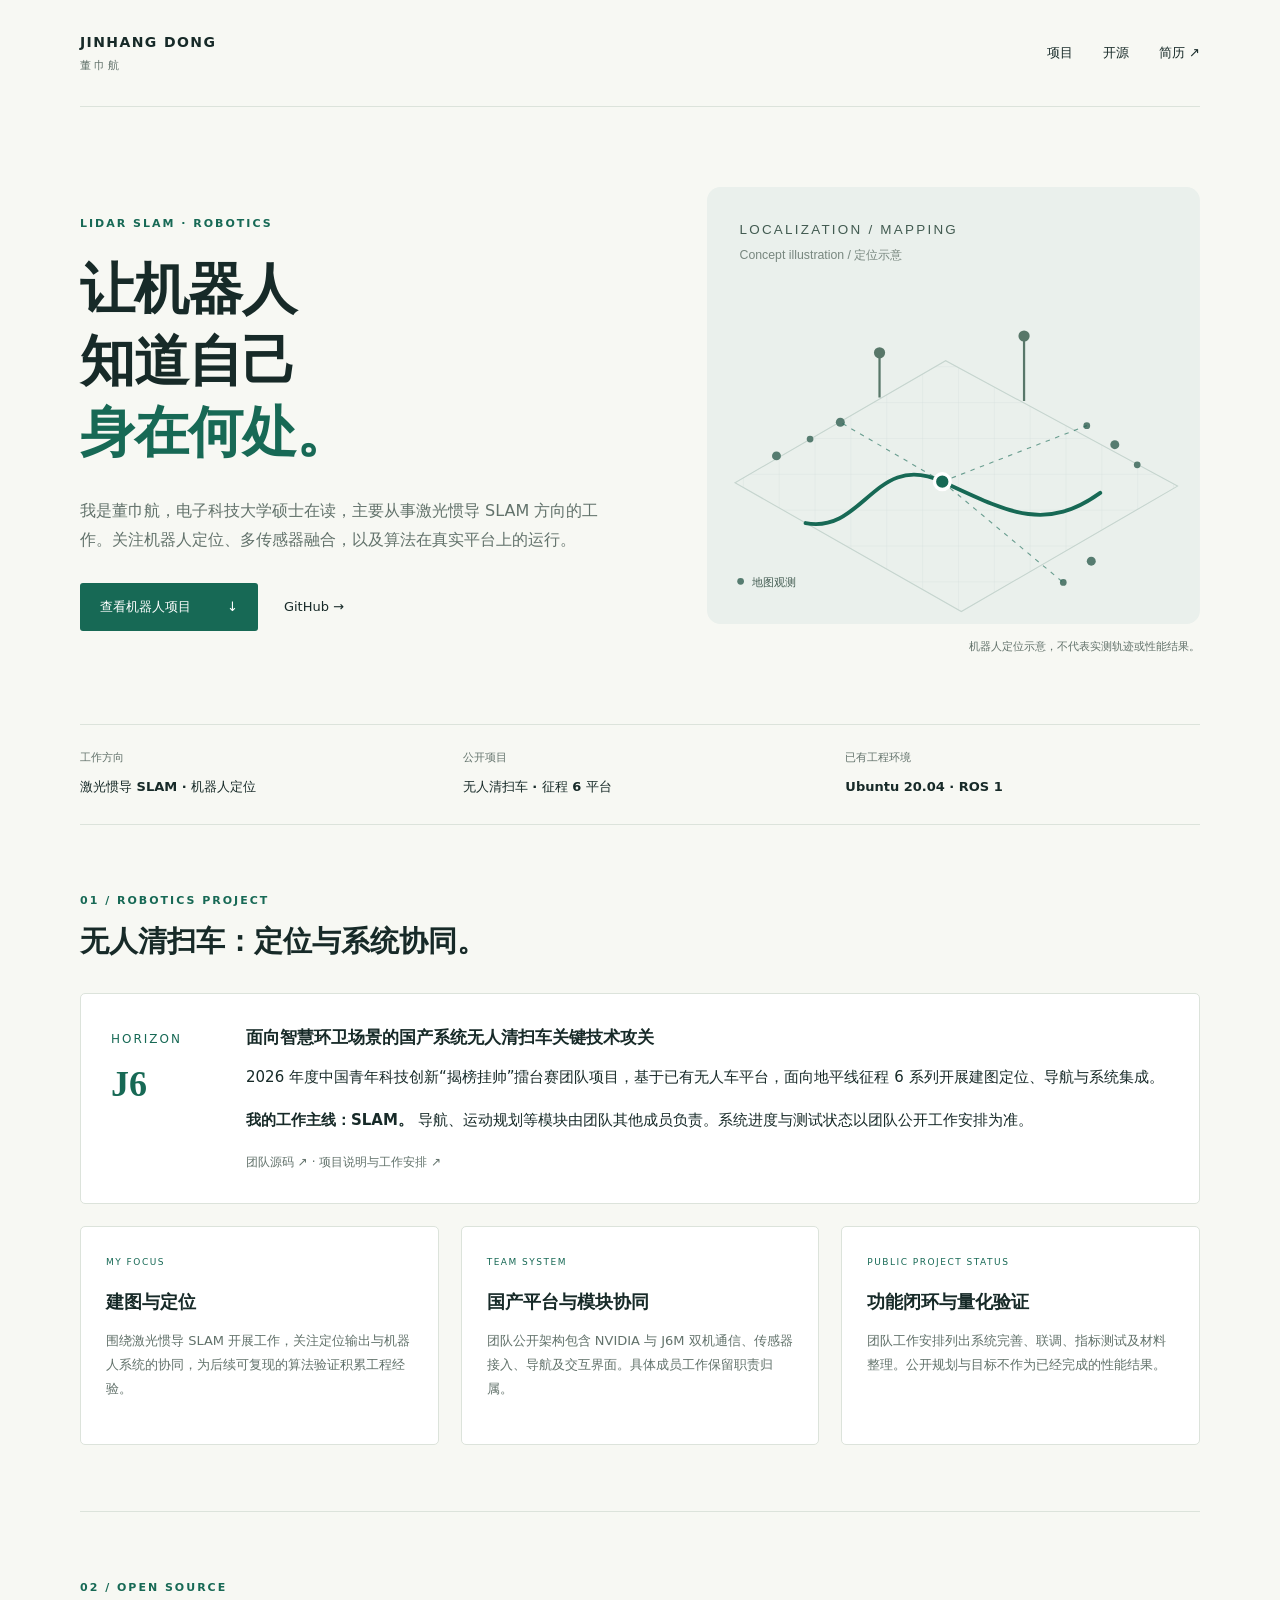
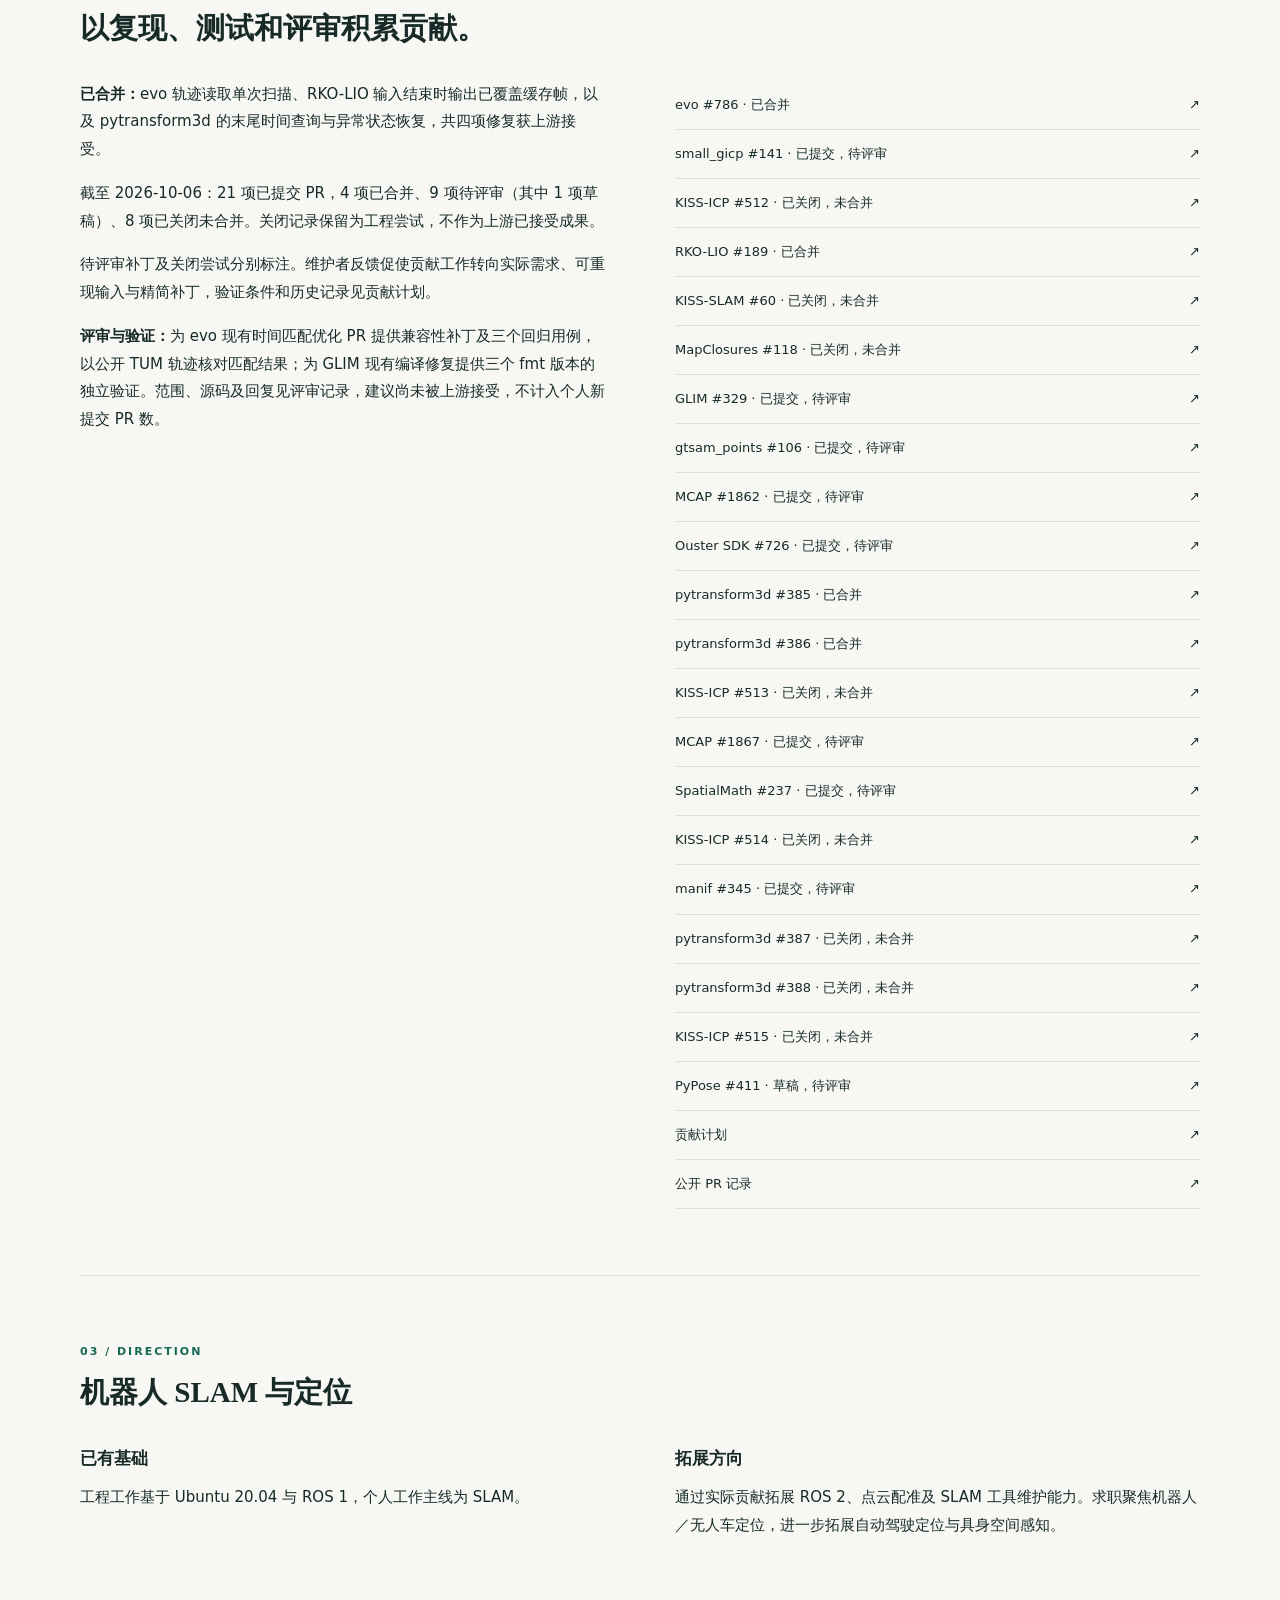
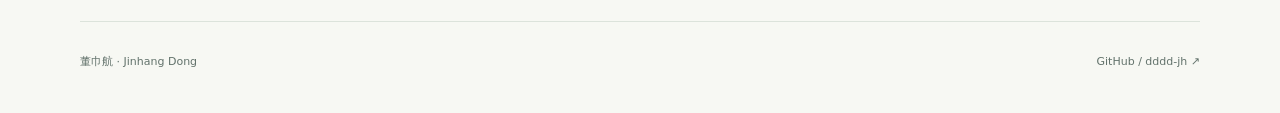
==== commit ee507262: "Add PyPose EKF draft and update contribution states" ====
--- a/index.html
+++ b/index.html
@@ -33,7 +33,7 @@
     <article class="project"><span class="tag">PUBLIC PROJECT STATUS</span><h3>功能闭环与量化验证</h3><p>团队工作安排列出系统完善、联调、指标测试及材料整理。公开规划与目标不作为已经完成的性能结果。</p></article>
   </div>
 </section>
-<section id="open-source" class="section wrap open-source"><div class="section-head"><p class="eyebrow">02 / OPEN SOURCE</p><h2>以复现、测试和评审积累贡献。</h2></div><div class="two-col"><div><p><strong>已合并：</strong>evo 轨迹读取单次扫描、RKO-LIO 输入结束时输出已覆盖缓存帧，以及 pytransform3d 的末尾时间查询与异常状态恢复，共四项修复获上游接受。</p><p>截至 2026-10-06：20 项已提交 PR，4 项已合并、8 项待评审、8 项已关闭未合并。关闭记录保留为工程尝试，不作为上游已接受成果。</p><p>待评审补丁及关闭尝试分别标注。维护者反馈促使贡献工作转向实际需求、可重现输入与精简补丁，验证条件和历史记录见贡献计划。</p><p><strong>评审与验证：</strong>为 evo 现有时间匹配优化 PR 提供兼容性补丁及三个回归用例，以公开 TUM 轨迹核对匹配结果；为 GLIM 现有编译修复提供三个 fmt 版本的独立验证。范围、源码及回复见<a href="https://github.com/dddd-jh/dddd-jh/blob/main/docs/VALIDATION_REVIEWS.md">评审记录</a>，建议尚未被上游接受，不计入个人新提交 PR 数。</p></div><div class="link-list"><a href="https://github.com/MichaelGrupp/evo/pull/786">evo #786 · 已合并 <span>↗</span></a><a href="https://github.com/koide3/small_gicp/pull/141">small_gicp #141 · 已提交，待评审 <span>↗</span></a><a href="https://github.com/PRBonn/kiss-icp/pull/512">KISS-ICP #512 · 已关闭，未合并 <span>↗</span></a><a href="https://github.com/PRBonn/rko_lio/pull/189">RKO-LIO #189 · 已合并 <span>↗</span></a><a href="https://github.com/PRBonn/kiss-slam/pull/60">KISS-SLAM #60 · 已关闭，未合并 <span>↗</span></a><a href="https://github.com/PRBonn/MapClosures/pull/118">MapClosures #118 · 已关闭，未合并 <span>↗</span></a><a href="https://github.com/koide3/glim/pull/329">GLIM #329 · 已提交，待评审 <span>↗</span></a><a href="https://github.com/koide3/gtsam_points/pull/106">gtsam_points #106 · 已提交，待评审 <span>↗</span></a><a href="https://github.com/foxglove/mcap/pull/1862">MCAP #1862 · 已提交，待评审 <span>↗</span></a><a href="https://github.com/ouster-lidar/ouster-sdk/pull/726">Ouster SDK #726 · 已提交，待评审 <span>↗</span></a><a href="https://github.com/dfki-ric/pytransform3d/pull/385">pytransform3d #385 · 已合并 <span>↗</span></a><a href="https://github.com/dfki-ric/pytransform3d/pull/386">pytransform3d #386 · 已合并 <span>↗</span></a><a href="https://github.com/PRBonn/kiss-icp/pull/513">KISS-ICP #513 · 已关闭，未合并 <span>↗</span></a><a href="https://github.com/foxglove/mcap/pull/1867">MCAP #1867 · 已提交，待评审 <span>↗</span></a><a href="https://github.com/rai-opensource/spatialmath-python/pull/237">SpatialMath #237 · 已提交，待评审 <span>↗</span></a><a href="https://github.com/PRBonn/kiss-icp/pull/514">KISS-ICP #514 · 已关闭，未合并 <span>↗</span></a><a href="https://github.com/artivis/manif/pull/345">manif #345 · 已提交，待评审 <span>↗</span></a><a href="https://github.com/dfki-ric/pytransform3d/pull/387">pytransform3d #387 · 已关闭，未合并 <span>↗</span></a><a href="https://github.com/dfki-ric/pytransform3d/pull/388">pytransform3d #388 · 已关闭，未合并 <span>↗</span></a><a href="https://github.com/PRBonn/kiss-icp/pull/515">KISS-ICP #515 · 已关闭，未合并 <span>↗</span></a><a href="https://github.com/dddd-jh/dddd-jh/blob/main/docs/CONTRIBUTION_PLAN.md">贡献计划 <span>↗</span></a><a href="https://github.com/pulls?q=is%3Apr+author%3Adddd-jh">公开 PR 记录 <span>↗</span></a></div></div></section>
+<section id="open-source" class="section wrap open-source"><div class="section-head"><p class="eyebrow">02 / OPEN SOURCE</p><h2>以复现、测试和评审积累贡献。</h2></div><div class="two-col"><div><p><strong>已合并：</strong>evo 轨迹读取单次扫描、RKO-LIO 输入结束时输出已覆盖缓存帧，以及 pytransform3d 的末尾时间查询与异常状态恢复，共四项修复获上游接受。</p><p>截至 2026-10-06：21 项已提交 PR，4 项已合并、9 项待评审（其中 1 项草稿）、8 项已关闭未合并。关闭记录保留为工程尝试，不作为上游已接受成果。</p><p>待评审补丁及关闭尝试分别标注。维护者反馈促使贡献工作转向实际需求、可重现输入与精简补丁，验证条件和历史记录见贡献计划。</p><p><strong>评审与验证：</strong>为 evo 现有时间匹配优化 PR 提供兼容性补丁及三个回归用例，以公开 TUM 轨迹核对匹配结果；为 GLIM 现有编译修复提供三个 fmt 版本的独立验证。范围、源码及回复见<a href="https://github.com/dddd-jh/dddd-jh/blob/main/docs/VALIDATION_REVIEWS.md">评审记录</a>，建议尚未被上游接受，不计入个人新提交 PR 数。</p></div><div class="link-list"><a href="https://github.com/MichaelGrupp/evo/pull/786">evo #786 · 已合并 <span>↗</span></a><a href="https://github.com/koide3/small_gicp/pull/141">small_gicp #141 · 已提交，待评审 <span>↗</span></a><a href="https://github.com/PRBonn/kiss-icp/pull/512">KISS-ICP #512 · 已关闭，未合并 <span>↗</span></a><a href="https://github.com/PRBonn/rko_lio/pull/189">RKO-LIO #189 · 已合并 <span>↗</span></a><a href="https://github.com/PRBonn/kiss-slam/pull/60">KISS-SLAM #60 · 已关闭，未合并 <span>↗</span></a><a href="https://github.com/PRBonn/MapClosures/pull/118">MapClosures #118 · 已关闭，未合并 <span>↗</span></a><a href="https://github.com/koide3/glim/pull/329">GLIM #329 · 已提交，待评审 <span>↗</span></a><a href="https://github.com/koide3/gtsam_points/pull/106">gtsam_points #106 · 已提交，待评审 <span>↗</span></a><a href="https://github.com/foxglove/mcap/pull/1862">MCAP #1862 · 已提交，待评审 <span>↗</span></a><a href="https://github.com/ouster-lidar/ouster-sdk/pull/726">Ouster SDK #726 · 已提交，待评审 <span>↗</span></a><a href="https://github.com/dfki-ric/pytransform3d/pull/385">pytransform3d #385 · 已合并 <span>↗</span></a><a href="https://github.com/dfki-ric/pytransform3d/pull/386">pytransform3d #386 · 已合并 <span>↗</span></a><a href="https://github.com/PRBonn/kiss-icp/pull/513">KISS-ICP #513 · 已关闭，未合并 <span>↗</span></a><a href="https://github.com/foxglove/mcap/pull/1867">MCAP #1867 · 已提交，待评审 <span>↗</span></a><a href="https://github.com/rai-opensource/spatialmath-python/pull/237">SpatialMath #237 · 已提交，待评审 <span>↗</span></a><a href="https://github.com/PRBonn/kiss-icp/pull/514">KISS-ICP #514 · 已关闭，未合并 <span>↗</span></a><a href="https://github.com/artivis/manif/pull/345">manif #345 · 已提交，待评审 <span>↗</span></a><a href="https://github.com/dfki-ric/pytransform3d/pull/387">pytransform3d #387 · 已关闭，未合并 <span>↗</span></a><a href="https://github.com/dfki-ric/pytransform3d/pull/388">pytransform3d #388 · 已关闭，未合并 <span>↗</span></a><a href="https://github.com/PRBonn/kiss-icp/pull/515">KISS-ICP #515 · 已关闭，未合并 <span>↗</span></a><a href="https://github.com/pypose/pypose/pull/411">PyPose #411 · 草稿，待评审 <span>↗</span></a><a href="https://github.com/dddd-jh/dddd-jh/blob/main/docs/CONTRIBUTION_PLAN.md">贡献计划 <span>↗</span></a><a href="https://github.com/pulls?q=is%3Apr+author%3Adddd-jh">公开 PR 记录 <span>↗</span></a></div></div></section>
 <section class="section wrap"><div class="section-head"><p class="eyebrow">03 / DIRECTION</p><h2>机器人 SLAM 与定位</h2></div><div class="two-col"><div><h3>已有基础</h3><p>工程工作基于 Ubuntu 20.04 与 ROS 1，个人工作主线为 SLAM。</p></div><div><h3>拓展方向</h3><p>通过实际贡献拓展 ROS 2、点云配准及 SLAM 工具维护能力。求职聚焦机器人／无人车定位，进一步拓展自动驾驶定位与具身空间感知。</p></div></div></section>
 </main><footer class="footer wrap"><span>董巾航 · Jinhang Dong</span><a href="https://github.com/dddd-jh">GitHub / dddd-jh ↗</a></footer>
 </body></html>
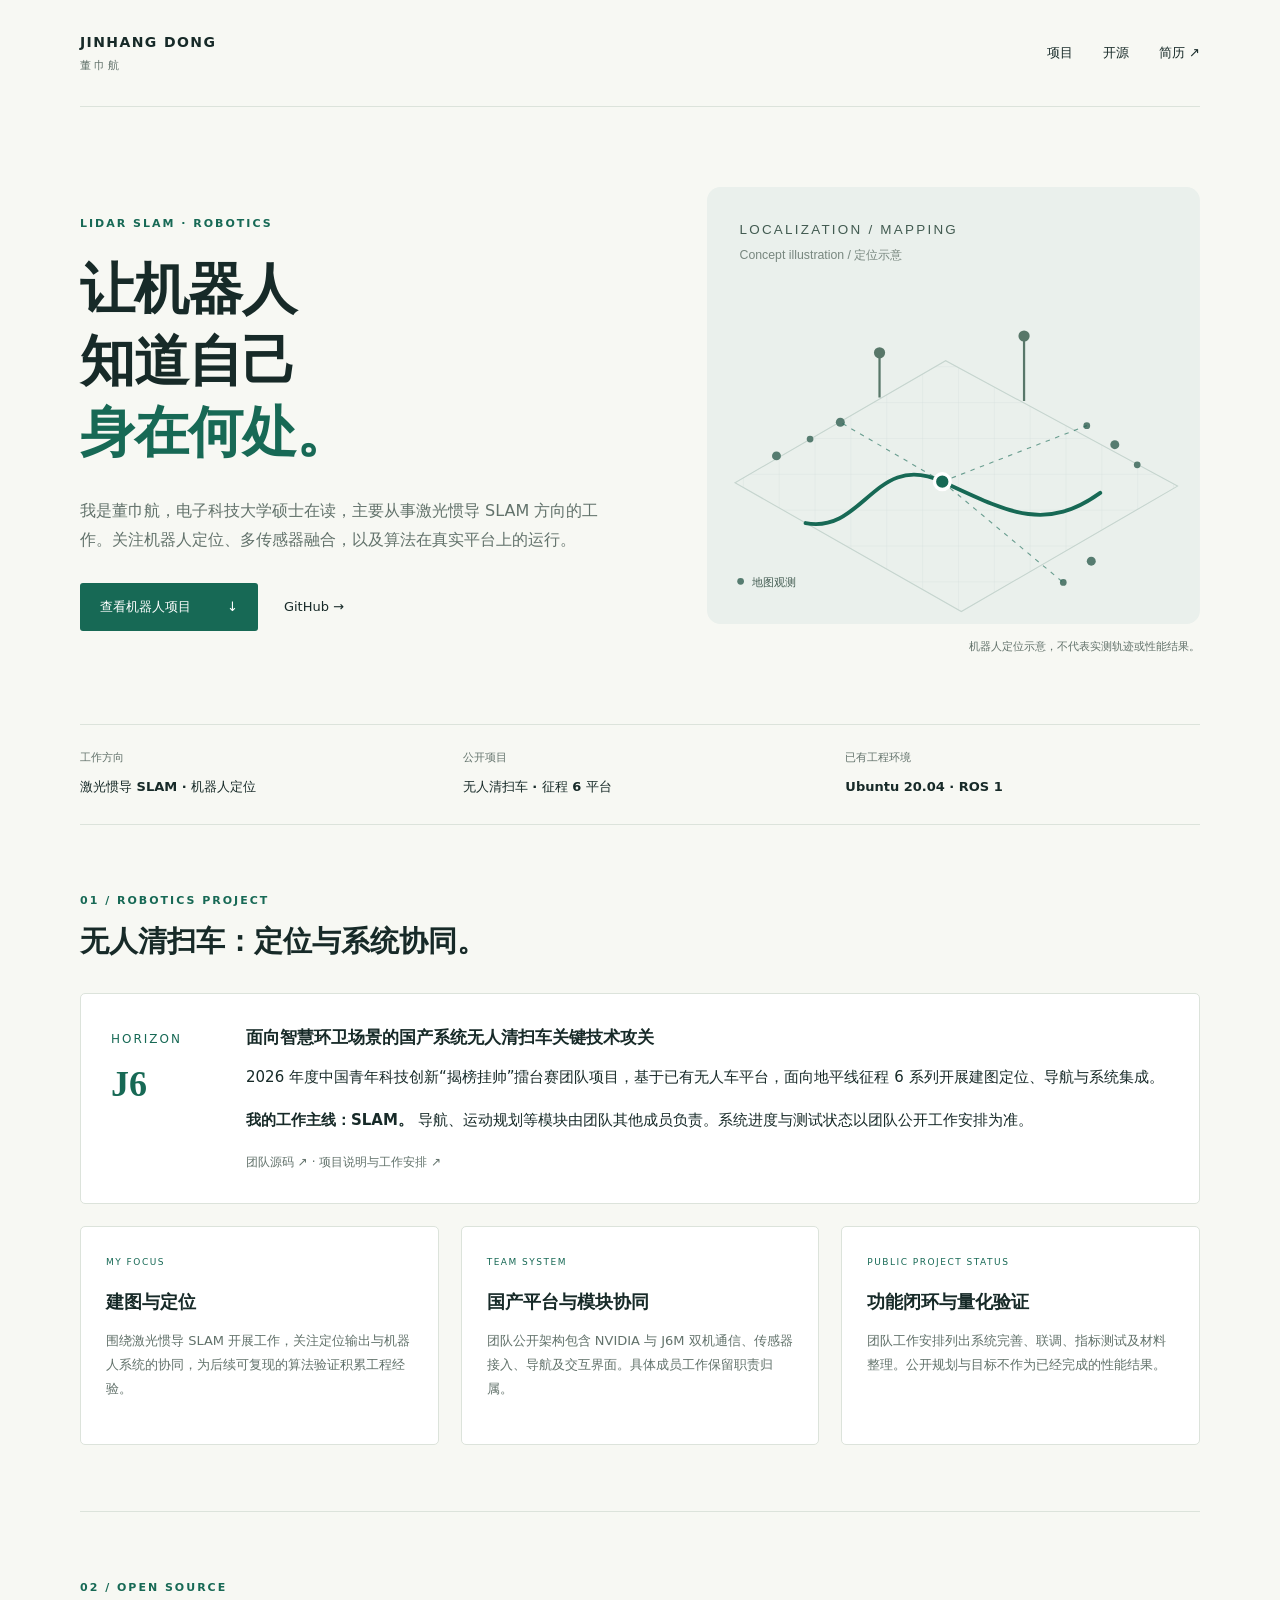
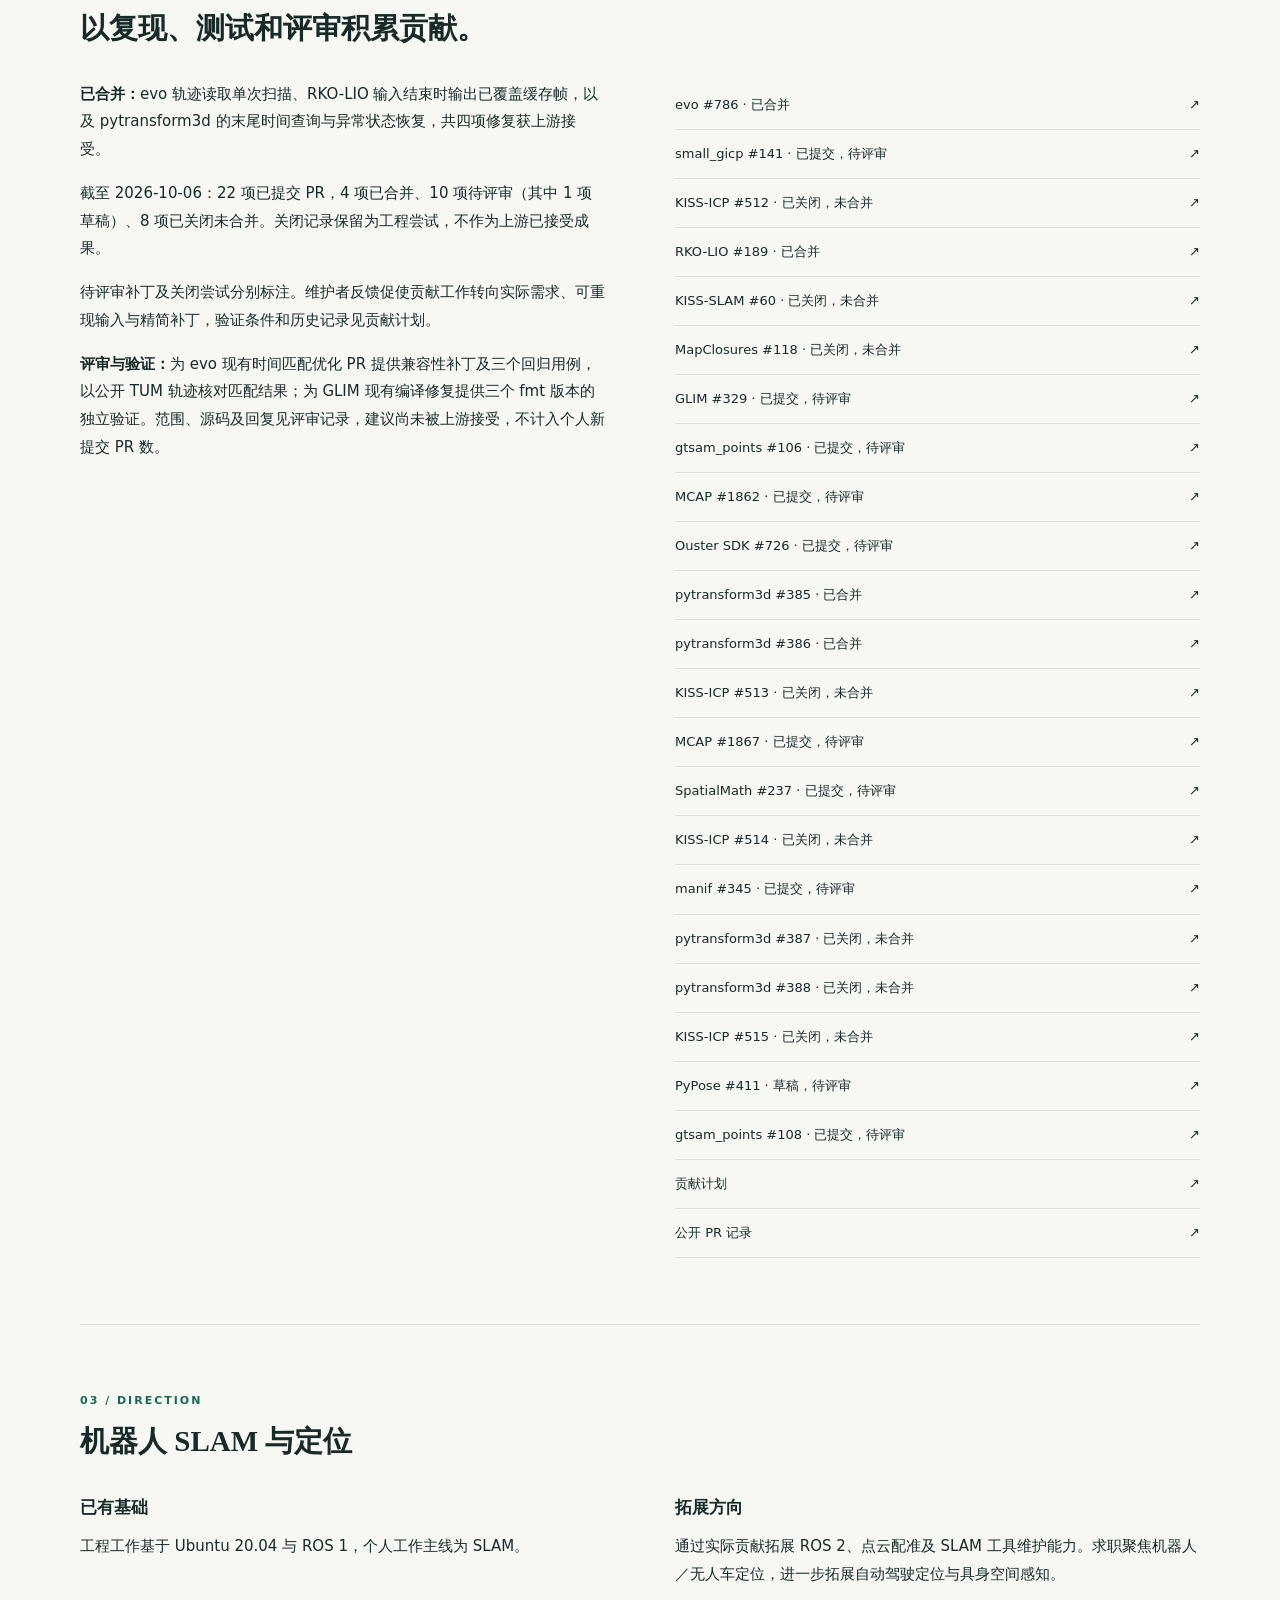
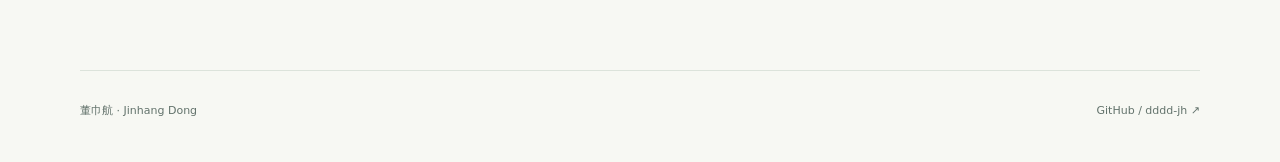
==== commit 4bd90950: "Add gtsam_points Boost compatibility contribution with pending status" ====
--- a/index.html
+++ b/index.html
@@ -33,7 +33,7 @@
     <article class="project"><span class="tag">PUBLIC PROJECT STATUS</span><h3>功能闭环与量化验证</h3><p>团队工作安排列出系统完善、联调、指标测试及材料整理。公开规划与目标不作为已经完成的性能结果。</p></article>
   </div>
 </section>
-<section id="open-source" class="section wrap open-source"><div class="section-head"><p class="eyebrow">02 / OPEN SOURCE</p><h2>以复现、测试和评审积累贡献。</h2></div><div class="two-col"><div><p><strong>已合并：</strong>evo 轨迹读取单次扫描、RKO-LIO 输入结束时输出已覆盖缓存帧，以及 pytransform3d 的末尾时间查询与异常状态恢复，共四项修复获上游接受。</p><p>截至 2026-10-06：21 项已提交 PR，4 项已合并、9 项待评审（其中 1 项草稿）、8 项已关闭未合并。关闭记录保留为工程尝试，不作为上游已接受成果。</p><p>待评审补丁及关闭尝试分别标注。维护者反馈促使贡献工作转向实际需求、可重现输入与精简补丁，验证条件和历史记录见贡献计划。</p><p><strong>评审与验证：</strong>为 evo 现有时间匹配优化 PR 提供兼容性补丁及三个回归用例，以公开 TUM 轨迹核对匹配结果；为 GLIM 现有编译修复提供三个 fmt 版本的独立验证。范围、源码及回复见<a href="https://github.com/dddd-jh/dddd-jh/blob/main/docs/VALIDATION_REVIEWS.md">评审记录</a>，建议尚未被上游接受，不计入个人新提交 PR 数。</p></div><div class="link-list"><a href="https://github.com/MichaelGrupp/evo/pull/786">evo #786 · 已合并 <span>↗</span></a><a href="https://github.com/koide3/small_gicp/pull/141">small_gicp #141 · 已提交，待评审 <span>↗</span></a><a href="https://github.com/PRBonn/kiss-icp/pull/512">KISS-ICP #512 · 已关闭，未合并 <span>↗</span></a><a href="https://github.com/PRBonn/rko_lio/pull/189">RKO-LIO #189 · 已合并 <span>↗</span></a><a href="https://github.com/PRBonn/kiss-slam/pull/60">KISS-SLAM #60 · 已关闭，未合并 <span>↗</span></a><a href="https://github.com/PRBonn/MapClosures/pull/118">MapClosures #118 · 已关闭，未合并 <span>↗</span></a><a href="https://github.com/koide3/glim/pull/329">GLIM #329 · 已提交，待评审 <span>↗</span></a><a href="https://github.com/koide3/gtsam_points/pull/106">gtsam_points #106 · 已提交，待评审 <span>↗</span></a><a href="https://github.com/foxglove/mcap/pull/1862">MCAP #1862 · 已提交，待评审 <span>↗</span></a><a href="https://github.com/ouster-lidar/ouster-sdk/pull/726">Ouster SDK #726 · 已提交，待评审 <span>↗</span></a><a href="https://github.com/dfki-ric/pytransform3d/pull/385">pytransform3d #385 · 已合并 <span>↗</span></a><a href="https://github.com/dfki-ric/pytransform3d/pull/386">pytransform3d #386 · 已合并 <span>↗</span></a><a href="https://github.com/PRBonn/kiss-icp/pull/513">KISS-ICP #513 · 已关闭，未合并 <span>↗</span></a><a href="https://github.com/foxglove/mcap/pull/1867">MCAP #1867 · 已提交，待评审 <span>↗</span></a><a href="https://github.com/rai-opensource/spatialmath-python/pull/237">SpatialMath #237 · 已提交，待评审 <span>↗</span></a><a href="https://github.com/PRBonn/kiss-icp/pull/514">KISS-ICP #514 · 已关闭，未合并 <span>↗</span></a><a href="https://github.com/artivis/manif/pull/345">manif #345 · 已提交，待评审 <span>↗</span></a><a href="https://github.com/dfki-ric/pytransform3d/pull/387">pytransform3d #387 · 已关闭，未合并 <span>↗</span></a><a href="https://github.com/dfki-ric/pytransform3d/pull/388">pytransform3d #388 · 已关闭，未合并 <span>↗</span></a><a href="https://github.com/PRBonn/kiss-icp/pull/515">KISS-ICP #515 · 已关闭，未合并 <span>↗</span></a><a href="https://github.com/pypose/pypose/pull/411">PyPose #411 · 草稿，待评审 <span>↗</span></a><a href="https://github.com/dddd-jh/dddd-jh/blob/main/docs/CONTRIBUTION_PLAN.md">贡献计划 <span>↗</span></a><a href="https://github.com/pulls?q=is%3Apr+author%3Adddd-jh">公开 PR 记录 <span>↗</span></a></div></div></section>
+<section id="open-source" class="section wrap open-source"><div class="section-head"><p class="eyebrow">02 / OPEN SOURCE</p><h2>以复现、测试和评审积累贡献。</h2></div><div class="two-col"><div><p><strong>已合并：</strong>evo 轨迹读取单次扫描、RKO-LIO 输入结束时输出已覆盖缓存帧，以及 pytransform3d 的末尾时间查询与异常状态恢复，共四项修复获上游接受。</p><p>截至 2026-10-06：22 项已提交 PR，4 项已合并、10 项待评审（其中 1 项草稿）、8 项已关闭未合并。关闭记录保留为工程尝试，不作为上游已接受成果。</p><p>待评审补丁及关闭尝试分别标注。维护者反馈促使贡献工作转向实际需求、可重现输入与精简补丁，验证条件和历史记录见贡献计划。</p><p><strong>评审与验证：</strong>为 evo 现有时间匹配优化 PR 提供兼容性补丁及三个回归用例，以公开 TUM 轨迹核对匹配结果；为 GLIM 现有编译修复提供三个 fmt 版本的独立验证。范围、源码及回复见<a href="https://github.com/dddd-jh/dddd-jh/blob/main/docs/VALIDATION_REVIEWS.md">评审记录</a>，建议尚未被上游接受，不计入个人新提交 PR 数。</p></div><div class="link-list"><a href="https://github.com/MichaelGrupp/evo/pull/786">evo #786 · 已合并 <span>↗</span></a><a href="https://github.com/koide3/small_gicp/pull/141">small_gicp #141 · 已提交，待评审 <span>↗</span></a><a href="https://github.com/PRBonn/kiss-icp/pull/512">KISS-ICP #512 · 已关闭，未合并 <span>↗</span></a><a href="https://github.com/PRBonn/rko_lio/pull/189">RKO-LIO #189 · 已合并 <span>↗</span></a><a href="https://github.com/PRBonn/kiss-slam/pull/60">KISS-SLAM #60 · 已关闭，未合并 <span>↗</span></a><a href="https://github.com/PRBonn/MapClosures/pull/118">MapClosures #118 · 已关闭，未合并 <span>↗</span></a><a href="https://github.com/koide3/glim/pull/329">GLIM #329 · 已提交，待评审 <span>↗</span></a><a href="https://github.com/koide3/gtsam_points/pull/106">gtsam_points #106 · 已提交，待评审 <span>↗</span></a><a href="https://github.com/foxglove/mcap/pull/1862">MCAP #1862 · 已提交，待评审 <span>↗</span></a><a href="https://github.com/ouster-lidar/ouster-sdk/pull/726">Ouster SDK #726 · 已提交，待评审 <span>↗</span></a><a href="https://github.com/dfki-ric/pytransform3d/pull/385">pytransform3d #385 · 已合并 <span>↗</span></a><a href="https://github.com/dfki-ric/pytransform3d/pull/386">pytransform3d #386 · 已合并 <span>↗</span></a><a href="https://github.com/PRBonn/kiss-icp/pull/513">KISS-ICP #513 · 已关闭，未合并 <span>↗</span></a><a href="https://github.com/foxglove/mcap/pull/1867">MCAP #1867 · 已提交，待评审 <span>↗</span></a><a href="https://github.com/rai-opensource/spatialmath-python/pull/237">SpatialMath #237 · 已提交，待评审 <span>↗</span></a><a href="https://github.com/PRBonn/kiss-icp/pull/514">KISS-ICP #514 · 已关闭，未合并 <span>↗</span></a><a href="https://github.com/artivis/manif/pull/345">manif #345 · 已提交，待评审 <span>↗</span></a><a href="https://github.com/dfki-ric/pytransform3d/pull/387">pytransform3d #387 · 已关闭，未合并 <span>↗</span></a><a href="https://github.com/dfki-ric/pytransform3d/pull/388">pytransform3d #388 · 已关闭，未合并 <span>↗</span></a><a href="https://github.com/PRBonn/kiss-icp/pull/515">KISS-ICP #515 · 已关闭，未合并 <span>↗</span></a><a href="https://github.com/pypose/pypose/pull/411">PyPose #411 · 草稿，待评审 <span>↗</span></a><a href="https://github.com/koide3/gtsam_points/pull/108">gtsam_points #108 · 已提交，待评审 <span>↗</span></a><a href="https://github.com/dddd-jh/dddd-jh/blob/main/docs/CONTRIBUTION_PLAN.md">贡献计划 <span>↗</span></a><a href="https://github.com/pulls?q=is%3Apr+author%3Adddd-jh">公开 PR 记录 <span>↗</span></a></div></div></section>
 <section class="section wrap"><div class="section-head"><p class="eyebrow">03 / DIRECTION</p><h2>机器人 SLAM 与定位</h2></div><div class="two-col"><div><h3>已有基础</h3><p>工程工作基于 Ubuntu 20.04 与 ROS 1，个人工作主线为 SLAM。</p></div><div><h3>拓展方向</h3><p>通过实际贡献拓展 ROS 2、点云配准及 SLAM 工具维护能力。求职聚焦机器人／无人车定位，进一步拓展自动驾驶定位与具身空间感知。</p></div></div></section>
 </main><footer class="footer wrap"><span>董巾航 · Jinhang Dong</span><a href="https://github.com/dddd-jh">GitHub / dddd-jh ↗</a></footer>
 </body></html>
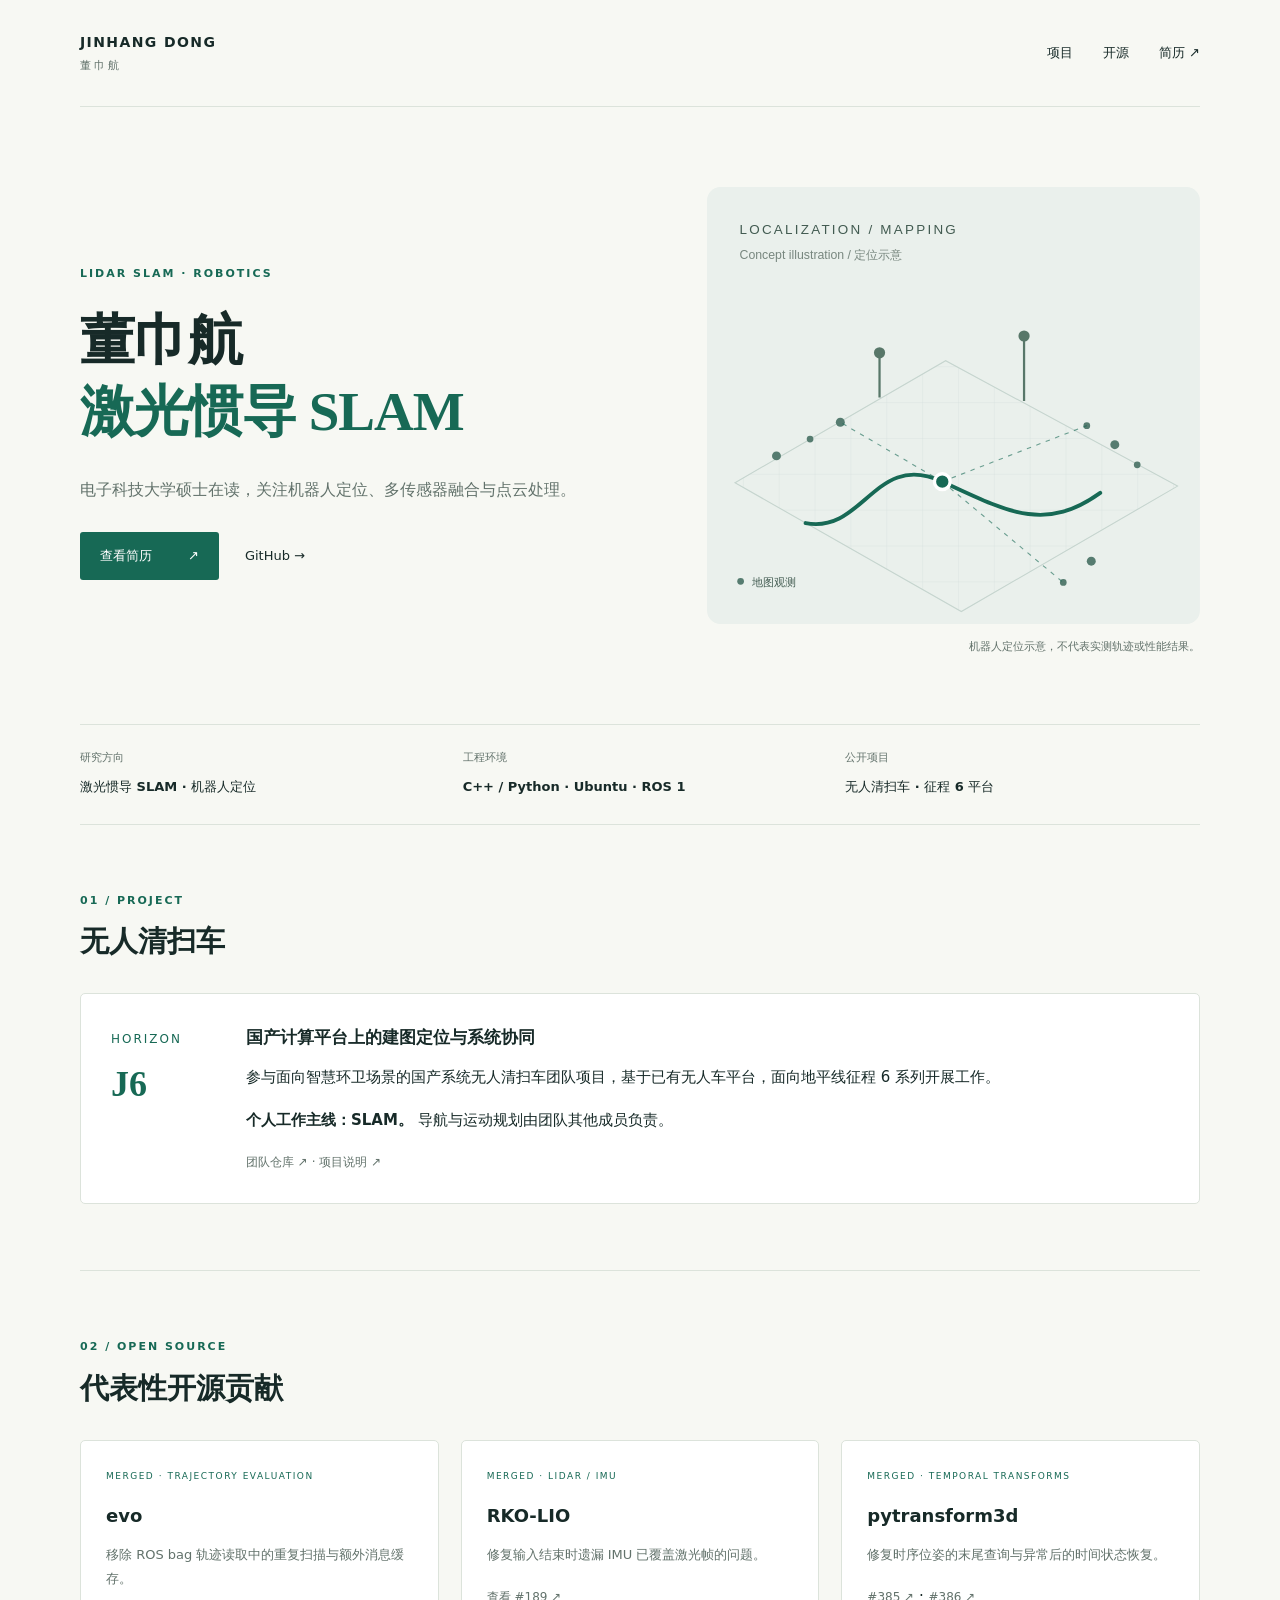
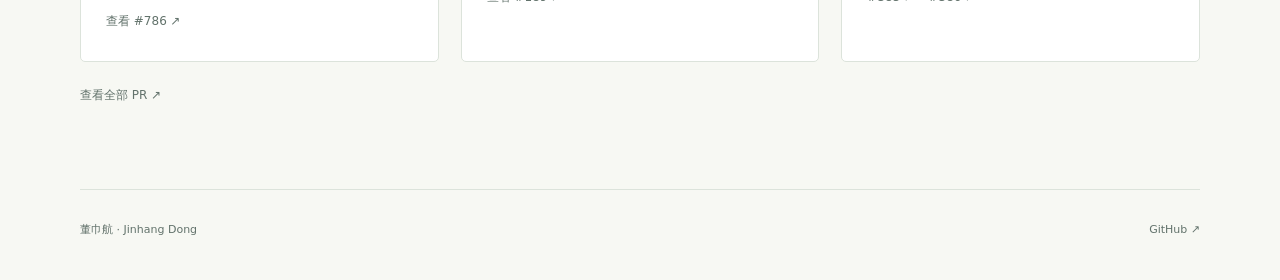
==== commit 8852be9a: "Simplify portfolio and resume with selected merged contributions" ====
--- a/index.html
+++ b/index.html
@@ -2,7 +2,7 @@
 <html lang="zh-CN">
 <head>
   <meta charset="utf-8"><meta name="viewport" content="width=device-width, initial-scale=1">
-  <meta name="description" content="董巾航的机器人项目与开源工作。激光惯导 SLAM、无人清扫车与机器人定位。">
+  <meta name="description" content="董巾航的机器人项目与开源贡献，关注激光惯导 SLAM、定位与多传感器融合。">
   <title>董巾航 · SLAM 与机器人定位</title><link rel="stylesheet" href="styles.css">
 </head>
 <body>
@@ -10,7 +10,7 @@
 <header class="header wrap"><a class="brand" href="./">JINHANG DONG<span>董巾航</span></a><nav aria-label="主导航"><a href="#projects">项目</a><a href="#open-source">开源</a><a href="resume.html">简历 ↗</a></nav></header>
 <main id="main">
 <section class="hero wrap">
-  <div><p class="eyebrow">LIDAR SLAM · ROBOTICS</p><h1>让机器人<br>知道自己<br><span>身在何处。</span></h1><p class="intro">我是董巾航，电子科技大学硕士在读，主要从事激光惯导 SLAM 方向的工作。关注机器人定位、多传感器融合，以及算法在真实平台上的运行。</p><div class="actions"><a class="button" href="#projects">查看机器人项目 <span>↓</span></a><a class="text-link" href="https://github.com/dddd-jh">GitHub →</a></div></div>
+  <div><p class="eyebrow">LIDAR SLAM · ROBOTICS</p><h1>董巾航<br><span>激光惯导 SLAM</span></h1><p class="intro">电子科技大学硕士在读，关注机器人定位、多传感器融合与点云处理。</p><div class="actions"><a class="button" href="resume.html">查看简历 <span>↗</span></a><a class="text-link" href="https://github.com/dddd-jh">GitHub →</a></div></div>
   <figure class="scene"><svg viewBox="0 0 440 390" role="img" aria-labelledby="scene-title scene-desc">
     <title id="scene-title">机器人定位与地图示意</title><desc id="scene-desc">机器人在网格地图上的运动轨迹与激光观测。图形是概念示意，不代表实验结果。</desc>
     <defs><pattern id="grid" width="32" height="32" patternUnits="userSpaceOnUse"><path d="M 32 0 L 0 0 0 32" fill="none" stroke="#d6e0dc" stroke-width=".7"/></pattern></defs>
@@ -23,17 +23,20 @@
     <circle cx="30" cy="352" r="3" fill="#567c70"/><text x="40" y="356" fill="#425b51" font-family="sans-serif" font-size="10">地图观测</text>
   </svg><figcaption>机器人定位示意，不代表实测轨迹或性能结果。</figcaption></figure>
 </section>
-<div class="facts wrap"><div><span>工作方向</span><strong>激光惯导 SLAM · 机器人定位</strong></div><div><span>公开项目</span><strong>无人清扫车 · 征程 6 平台</strong></div><div><span>已有工程环境</span><strong>Ubuntu 20.04 · ROS 1</strong></div></div>
+<div class="facts wrap"><div><span>研究方向</span><strong>激光惯导 SLAM · 机器人定位</strong></div><div><span>工程环境</span><strong>C++ / Python · Ubuntu · ROS 1</strong></div><div><span>公开项目</span><strong>无人清扫车 · 征程 6 平台</strong></div></div>
 <section id="projects" class="section wrap">
-  <div class="section-head"><p class="eyebrow">01 / ROBOTICS PROJECT</p><h2>无人清扫车：定位与系统协同。</h2></div>
-  <article class="paper"><div class="paper-label">HORIZON<br><strong>J6</strong></div><div><h3>面向智慧环卫场景的国产系统无人清扫车关键技术攻关</h3><p>2026 年度中国青年科技创新“揭榜挂帅”擂台赛团队项目，基于已有无人车平台，面向地平线征程 6 系列开展建图定位、导航与系统集成。</p><p><strong>我的工作主线：SLAM。</strong> 导航、运动规划等模块由团队其他成员负责。系统进度与测试状态以团队公开工作安排为准。</p><p class="small"><a href="https://github.com/Doribelove/autolabor-robot-nav/tree/robot_j6m_ws">团队源码 ↗</a> · <a href="https://github.com/Doribelove/autolabor-robot-nav/blob/robot_j6m_ws/horizon_challenge.md">项目说明与工作安排 ↗</a></p></div></article>
-  <div class="project-grid" style="margin-top:22px">
-    <article class="project"><span class="tag">MY FOCUS</span><h3>建图与定位</h3><p>围绕激光惯导 SLAM 开展工作，关注定位输出与机器人系统的协同，为后续可复现的算法验证积累工程经验。</p></article>
-    <article class="project"><span class="tag">TEAM SYSTEM</span><h3>国产平台与模块协同</h3><p>团队公开架构包含 NVIDIA 与 J6M 双机通信、传感器接入、导航及交互界面。具体成员工作保留职责归属。</p></article>
-    <article class="project"><span class="tag">PUBLIC PROJECT STATUS</span><h3>功能闭环与量化验证</h3><p>团队工作安排列出系统完善、联调、指标测试及材料整理。公开规划与目标不作为已经完成的性能结果。</p></article>
+  <div class="section-head"><p class="eyebrow">01 / PROJECT</p><h2>无人清扫车</h2></div>
+  <article class="paper"><div class="paper-label">HORIZON<br><strong>J6</strong></div><div><h3>国产计算平台上的建图定位与系统协同</h3><p>参与面向智慧环卫场景的国产系统无人清扫车团队项目，基于已有无人车平台，面向地平线征程 6 系列开展工作。</p><p><strong>个人工作主线：SLAM。</strong> 导航与运动规划由团队其他成员负责。</p><p class="small"><a href="https://github.com/Doribelove/autolabor-robot-nav/tree/robot_j6m_ws">团队仓库 ↗</a> · <a href="https://github.com/Doribelove/autolabor-robot-nav/blob/robot_j6m_ws/horizon_challenge.md">项目说明 ↗</a></p></div></article>
+</section>
+<section id="open-source" class="section wrap">
+  <div class="section-head"><p class="eyebrow">02 / OPEN SOURCE</p><h2>代表性开源贡献</h2></div>
+  <div class="project-grid">
+    <article class="project"><span class="tag">MERGED · TRAJECTORY EVALUATION</span><h3>evo</h3><p>移除 ROS bag 轨迹读取中的重复扫描与额外消息缓存。</p><a class="small" href="https://github.com/MichaelGrupp/evo/pull/786">查看 #786 ↗</a></article>
+    <article class="project"><span class="tag">MERGED · LIDAR / IMU</span><h3>RKO-LIO</h3><p>修复输入结束时遗漏 IMU 已覆盖激光帧的问题。</p><a class="small" href="https://github.com/PRBonn/rko_lio/pull/189">查看 #189 ↗</a></article>
+    <article class="project"><span class="tag">MERGED · TEMPORAL TRANSFORMS</span><h3>pytransform3d</h3><p>修复时序位姿的末尾查询与异常后的时间状态恢复。</p><a class="small" href="https://github.com/dfki-ric/pytransform3d/pull/385">#385 ↗</a> · <a class="small" href="https://github.com/dfki-ric/pytransform3d/pull/386">#386 ↗</a></article>
   </div>
+  <p class="small" style="margin-top:22px"><a href="https://github.com/pulls?q=is%3Apr+author%3Adddd-jh">查看全部 PR ↗</a></p>
 </section>
-<section id="open-source" class="section wrap open-source"><div class="section-head"><p class="eyebrow">02 / OPEN SOURCE</p><h2>以复现、测试和评审积累贡献。</h2></div><div class="two-col"><div><p><strong>已合并：</strong>evo 轨迹读取单次扫描、RKO-LIO 输入结束时输出已覆盖缓存帧，以及 pytransform3d 的末尾时间查询与异常状态恢复，共四项修复获上游接受。</p><p>截至 2026-10-06：22 项已提交 PR，4 项已合并、10 项待评审（其中 1 项草稿）、8 项已关闭未合并。关闭记录保留为工程尝试，不作为上游已接受成果。</p><p>待评审补丁及关闭尝试分别标注。维护者反馈促使贡献工作转向实际需求、可重现输入与精简补丁，验证条件和历史记录见贡献计划。</p><p><strong>评审与验证：</strong>为 evo 现有时间匹配优化 PR 提供兼容性补丁及三个回归用例，以公开 TUM 轨迹核对匹配结果；为 GLIM 现有编译修复提供三个 fmt 版本的独立验证。范围、源码及回复见<a href="https://github.com/dddd-jh/dddd-jh/blob/main/docs/VALIDATION_REVIEWS.md">评审记录</a>，建议尚未被上游接受，不计入个人新提交 PR 数。</p></div><div class="link-list"><a href="https://github.com/MichaelGrupp/evo/pull/786">evo #786 · 已合并 <span>↗</span></a><a href="https://github.com/koide3/small_gicp/pull/141">small_gicp #141 · 已提交，待评审 <span>↗</span></a><a href="https://github.com/PRBonn/kiss-icp/pull/512">KISS-ICP #512 · 已关闭，未合并 <span>↗</span></a><a href="https://github.com/PRBonn/rko_lio/pull/189">RKO-LIO #189 · 已合并 <span>↗</span></a><a href="https://github.com/PRBonn/kiss-slam/pull/60">KISS-SLAM #60 · 已关闭，未合并 <span>↗</span></a><a href="https://github.com/PRBonn/MapClosures/pull/118">MapClosures #118 · 已关闭，未合并 <span>↗</span></a><a href="https://github.com/koide3/glim/pull/329">GLIM #329 · 已提交，待评审 <span>↗</span></a><a href="https://github.com/koide3/gtsam_points/pull/106">gtsam_points #106 · 已提交，待评审 <span>↗</span></a><a href="https://github.com/foxglove/mcap/pull/1862">MCAP #1862 · 已提交，待评审 <span>↗</span></a><a href="https://github.com/ouster-lidar/ouster-sdk/pull/726">Ouster SDK #726 · 已提交，待评审 <span>↗</span></a><a href="https://github.com/dfki-ric/pytransform3d/pull/385">pytransform3d #385 · 已合并 <span>↗</span></a><a href="https://github.com/dfki-ric/pytransform3d/pull/386">pytransform3d #386 · 已合并 <span>↗</span></a><a href="https://github.com/PRBonn/kiss-icp/pull/513">KISS-ICP #513 · 已关闭，未合并 <span>↗</span></a><a href="https://github.com/foxglove/mcap/pull/1867">MCAP #1867 · 已提交，待评审 <span>↗</span></a><a href="https://github.com/rai-opensource/spatialmath-python/pull/237">SpatialMath #237 · 已提交，待评审 <span>↗</span></a><a href="https://github.com/PRBonn/kiss-icp/pull/514">KISS-ICP #514 · 已关闭，未合并 <span>↗</span></a><a href="https://github.com/artivis/manif/pull/345">manif #345 · 已提交，待评审 <span>↗</span></a><a href="https://github.com/dfki-ric/pytransform3d/pull/387">pytransform3d #387 · 已关闭，未合并 <span>↗</span></a><a href="https://github.com/dfki-ric/pytransform3d/pull/388">pytransform3d #388 · 已关闭，未合并 <span>↗</span></a><a href="https://github.com/PRBonn/kiss-icp/pull/515">KISS-ICP #515 · 已关闭，未合并 <span>↗</span></a><a href="https://github.com/pypose/pypose/pull/411">PyPose #411 · 草稿，待评审 <span>↗</span></a><a href="https://github.com/koide3/gtsam_points/pull/108">gtsam_points #108 · 已提交，待评审 <span>↗</span></a><a href="https://github.com/dddd-jh/dddd-jh/blob/main/docs/CONTRIBUTION_PLAN.md">贡献计划 <span>↗</span></a><a href="https://github.com/pulls?q=is%3Apr+author%3Adddd-jh">公开 PR 记录 <span>↗</span></a></div></div></section>
-<section class="section wrap"><div class="section-head"><p class="eyebrow">03 / DIRECTION</p><h2>机器人 SLAM 与定位</h2></div><div class="two-col"><div><h3>已有基础</h3><p>工程工作基于 Ubuntu 20.04 与 ROS 1，个人工作主线为 SLAM。</p></div><div><h3>拓展方向</h3><p>通过实际贡献拓展 ROS 2、点云配准及 SLAM 工具维护能力。求职聚焦机器人／无人车定位，进一步拓展自动驾驶定位与具身空间感知。</p></div></div></section>
-</main><footer class="footer wrap"><span>董巾航 · Jinhang Dong</span><a href="https://github.com/dddd-jh">GitHub / dddd-jh ↗</a></footer>
+</main>
+<footer class="footer wrap"><span>董巾航 · Jinhang Dong</span><a href="https://github.com/dddd-jh">GitHub ↗</a></footer>
 </body></html>
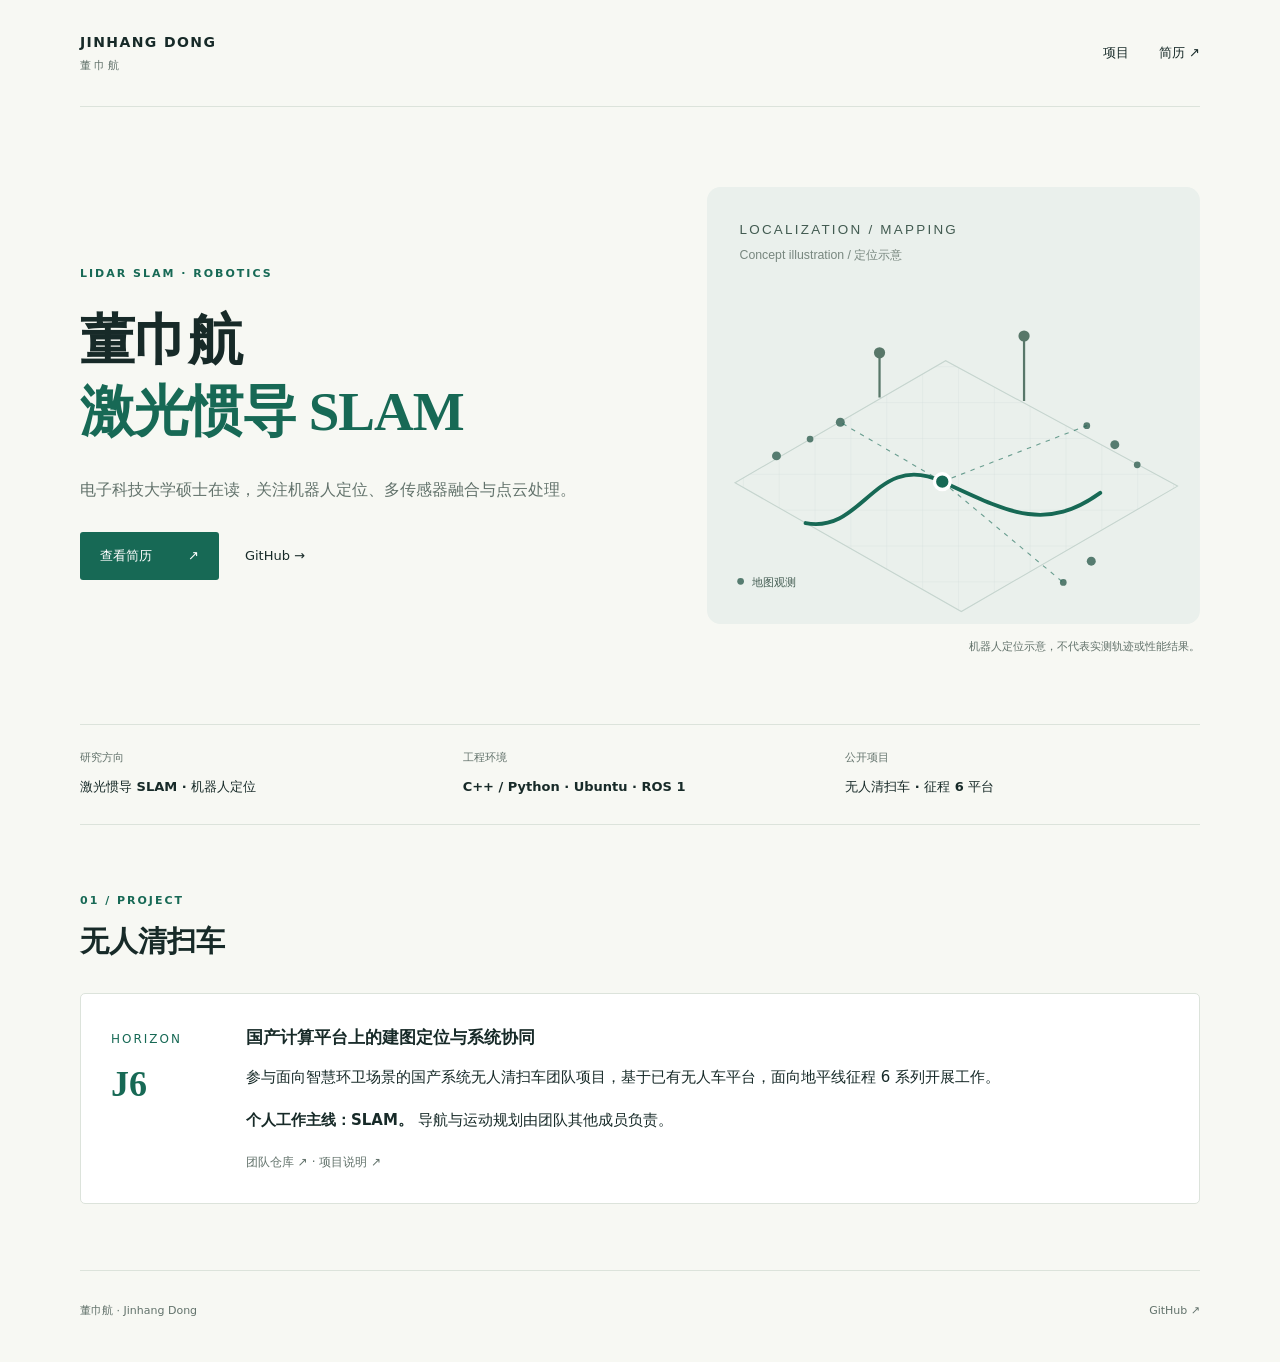
==== commit 57d58e1c: "Focus portfolio and resume on robotics project" ====
--- a/index.html
+++ b/index.html
@@ -2,12 +2,12 @@
 <html lang="zh-CN">
 <head>
   <meta charset="utf-8"><meta name="viewport" content="width=device-width, initial-scale=1">
-  <meta name="description" content="董巾航的机器人项目与开源贡献，关注激光惯导 SLAM、定位与多传感器融合。">
+  <meta name="description" content="董巾航的机器人项目，关注激光惯导 SLAM、定位与多传感器融合。">
   <title>董巾航 · SLAM 与机器人定位</title><link rel="stylesheet" href="styles.css">
 </head>
 <body>
 <a class="skip" href="#main">跳到正文</a>
-<header class="header wrap"><a class="brand" href="./">JINHANG DONG<span>董巾航</span></a><nav aria-label="主导航"><a href="#projects">项目</a><a href="#open-source">开源</a><a href="resume.html">简历 ↗</a></nav></header>
+<header class="header wrap"><a class="brand" href="./">JINHANG DONG<span>董巾航</span></a><nav aria-label="主导航"><a href="#projects">项目</a><a href="resume.html">简历 ↗</a></nav></header>
 <main id="main">
 <section class="hero wrap">
   <div><p class="eyebrow">LIDAR SLAM · ROBOTICS</p><h1>董巾航<br><span>激光惯导 SLAM</span></h1><p class="intro">电子科技大学硕士在读，关注机器人定位、多传感器融合与点云处理。</p><div class="actions"><a class="button" href="resume.html">查看简历 <span>↗</span></a><a class="text-link" href="https://github.com/dddd-jh">GitHub →</a></div></div>
@@ -28,15 +28,6 @@
   <div class="section-head"><p class="eyebrow">01 / PROJECT</p><h2>无人清扫车</h2></div>
   <article class="paper"><div class="paper-label">HORIZON<br><strong>J6</strong></div><div><h3>国产计算平台上的建图定位与系统协同</h3><p>参与面向智慧环卫场景的国产系统无人清扫车团队项目，基于已有无人车平台，面向地平线征程 6 系列开展工作。</p><p><strong>个人工作主线：SLAM。</strong> 导航与运动规划由团队其他成员负责。</p><p class="small"><a href="https://github.com/Doribelove/autolabor-robot-nav/tree/robot_j6m_ws">团队仓库 ↗</a> · <a href="https://github.com/Doribelove/autolabor-robot-nav/blob/robot_j6m_ws/horizon_challenge.md">项目说明 ↗</a></p></div></article>
 </section>
-<section id="open-source" class="section wrap">
-  <div class="section-head"><p class="eyebrow">02 / OPEN SOURCE</p><h2>代表性开源贡献</h2></div>
-  <div class="project-grid">
-    <article class="project"><span class="tag">MERGED · TRAJECTORY EVALUATION</span><h3>evo</h3><p>移除 ROS bag 轨迹读取中的重复扫描与额外消息缓存。</p><a class="small" href="https://github.com/MichaelGrupp/evo/pull/786">查看 #786 ↗</a></article>
-    <article class="project"><span class="tag">MERGED · LIDAR / IMU</span><h3>RKO-LIO</h3><p>修复输入结束时遗漏 IMU 已覆盖激光帧的问题。</p><a class="small" href="https://github.com/PRBonn/rko_lio/pull/189">查看 #189 ↗</a></article>
-    <article class="project"><span class="tag">MERGED · TEMPORAL TRANSFORMS</span><h3>pytransform3d</h3><p>修复时序位姿的末尾查询与异常后的时间状态恢复。</p><a class="small" href="https://github.com/dfki-ric/pytransform3d/pull/385">#385 ↗</a> · <a class="small" href="https://github.com/dfki-ric/pytransform3d/pull/386">#386 ↗</a></article>
-  </div>
-  <p class="small" style="margin-top:22px"><a href="https://github.com/pulls?q=is%3Apr+author%3Adddd-jh">查看全部 PR ↗</a></p>
-</section>
 </main>
 <footer class="footer wrap"><span>董巾航 · Jinhang Dong</span><a href="https://github.com/dddd-jh">GitHub ↗</a></footer>
 </body></html>
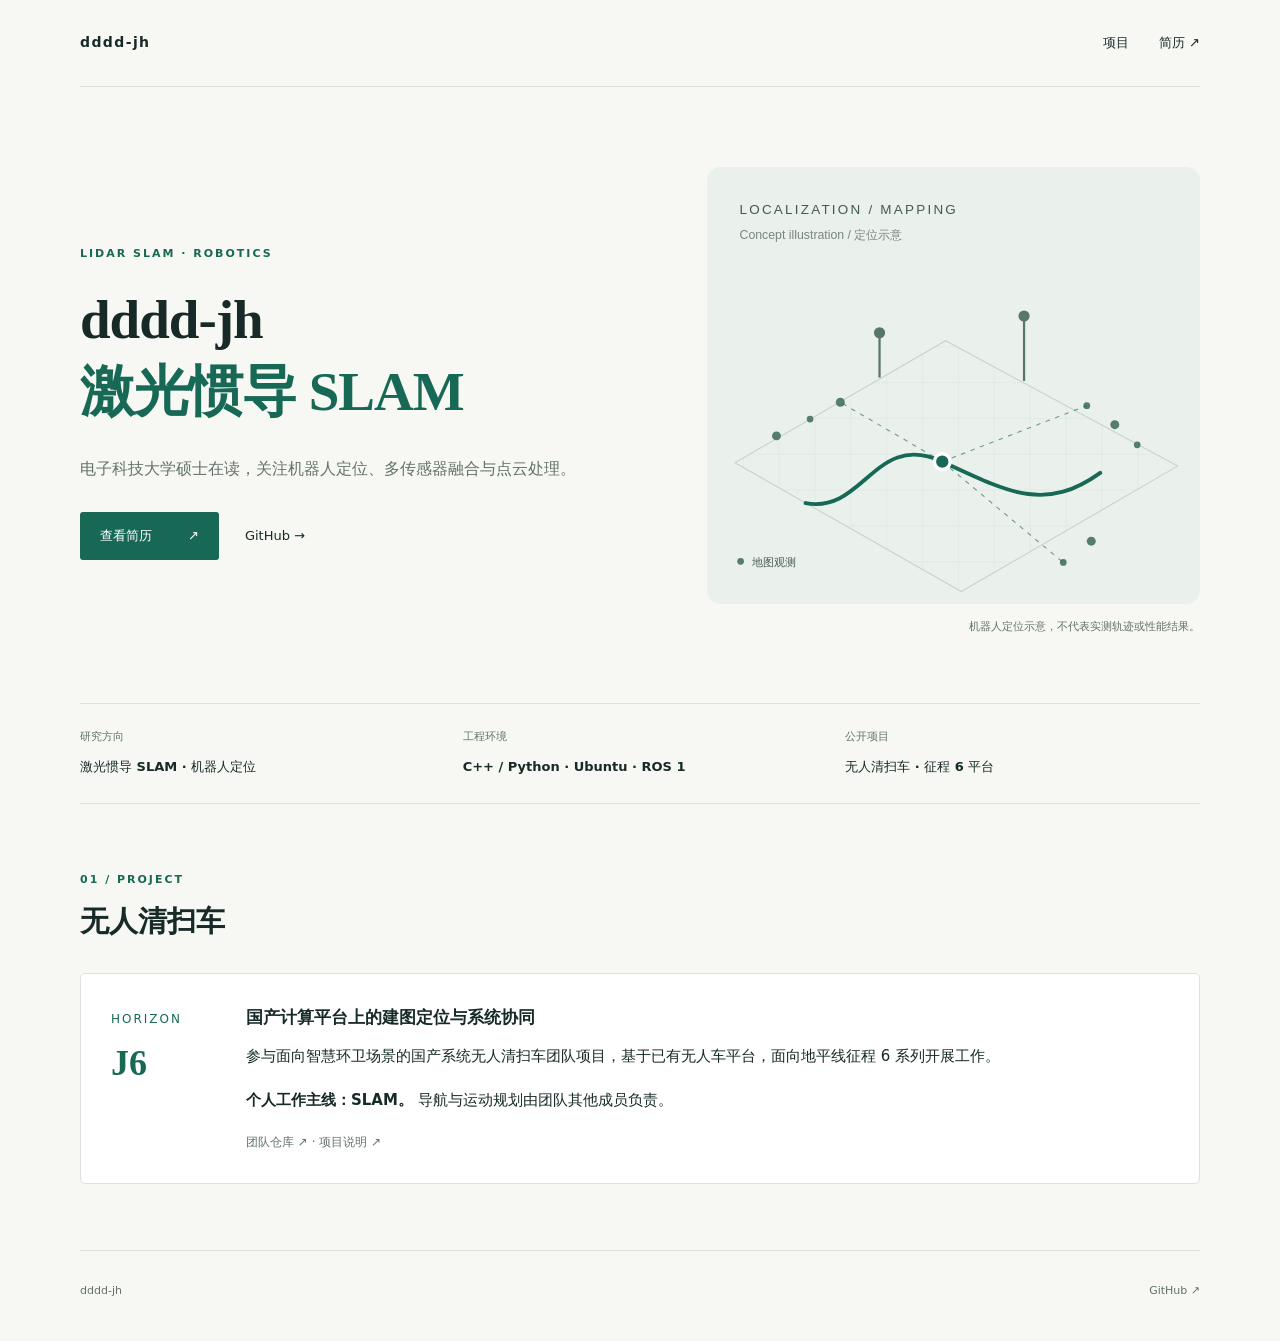
==== commit 7c96ce55: "Use username on public profile pages" ====
--- a/index.html
+++ b/index.html
@@ -2,15 +2,15 @@
 <html lang="zh-CN">
 <head>
   <meta charset="utf-8"><meta name="viewport" content="width=device-width, initial-scale=1">
-  <meta name="description" content="董巾航的机器人项目，关注激光惯导 SLAM、定位与多传感器融合。">
-  <title>董巾航 · SLAM 与机器人定位</title><link rel="stylesheet" href="styles.css">
+  <meta name="description" content="dddd-jh 的机器人项目，关注激光惯导 SLAM、定位与多传感器融合。">
+  <title>dddd-jh · SLAM 与机器人定位</title><link rel="stylesheet" href="styles.css">
 </head>
 <body>
 <a class="skip" href="#main">跳到正文</a>
-<header class="header wrap"><a class="brand" href="./">JINHANG DONG<span>董巾航</span></a><nav aria-label="主导航"><a href="#projects">项目</a><a href="resume.html">简历 ↗</a></nav></header>
+<header class="header wrap"><a class="brand" href="./">dddd-jh</a><nav aria-label="主导航"><a href="#projects">项目</a><a href="resume.html">简历 ↗</a></nav></header>
 <main id="main">
 <section class="hero wrap">
-  <div><p class="eyebrow">LIDAR SLAM · ROBOTICS</p><h1>董巾航<br><span>激光惯导 SLAM</span></h1><p class="intro">电子科技大学硕士在读，关注机器人定位、多传感器融合与点云处理。</p><div class="actions"><a class="button" href="resume.html">查看简历 <span>↗</span></a><a class="text-link" href="https://github.com/dddd-jh">GitHub →</a></div></div>
+  <div><p class="eyebrow">LIDAR SLAM · ROBOTICS</p><h1>dddd-jh<br><span>激光惯导 SLAM</span></h1><p class="intro">电子科技大学硕士在读，关注机器人定位、多传感器融合与点云处理。</p><div class="actions"><a class="button" href="resume.html">查看简历 <span>↗</span></a><a class="text-link" href="https://github.com/dddd-jh">GitHub →</a></div></div>
   <figure class="scene"><svg viewBox="0 0 440 390" role="img" aria-labelledby="scene-title scene-desc">
     <title id="scene-title">机器人定位与地图示意</title><desc id="scene-desc">机器人在网格地图上的运动轨迹与激光观测。图形是概念示意，不代表实验结果。</desc>
     <defs><pattern id="grid" width="32" height="32" patternUnits="userSpaceOnUse"><path d="M 32 0 L 0 0 0 32" fill="none" stroke="#d6e0dc" stroke-width=".7"/></pattern></defs>
@@ -29,5 +29,5 @@
   <article class="paper"><div class="paper-label">HORIZON<br><strong>J6</strong></div><div><h3>国产计算平台上的建图定位与系统协同</h3><p>参与面向智慧环卫场景的国产系统无人清扫车团队项目，基于已有无人车平台，面向地平线征程 6 系列开展工作。</p><p><strong>个人工作主线：SLAM。</strong> 导航与运动规划由团队其他成员负责。</p><p class="small"><a href="https://github.com/Doribelove/autolabor-robot-nav/tree/robot_j6m_ws">团队仓库 ↗</a> · <a href="https://github.com/Doribelove/autolabor-robot-nav/blob/robot_j6m_ws/horizon_challenge.md">项目说明 ↗</a></p></div></article>
 </section>
 </main>
-<footer class="footer wrap"><span>董巾航 · Jinhang Dong</span><a href="https://github.com/dddd-jh">GitHub ↗</a></footer>
+<footer class="footer wrap"><span>dddd-jh</span><a href="https://github.com/dddd-jh">GitHub ↗</a></footer>
 </body></html>
